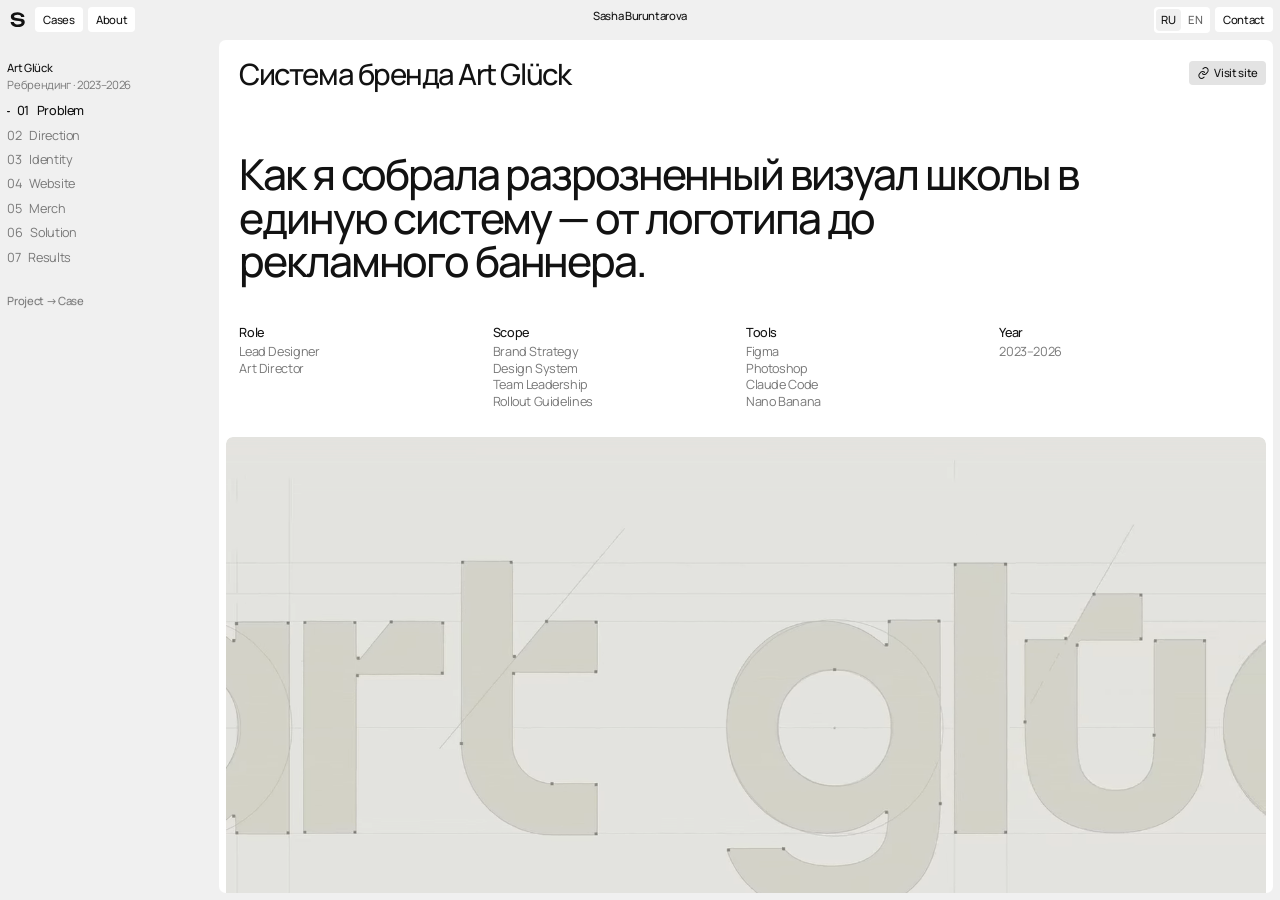
==== cases/art-gluck/index.html @ 76fe91ea "Lighter, smaller S logo (Unbounded 500) Co-Authored-By: Claude Opus 5.5 <noreply@anthropic.com>" ====
<!doctype html>
<html lang="ru">
<head>
<meta charset="utf-8">
<meta name="viewport" content="width=device-width, initial-scale=1, viewport-fit=cover">
<title>Система бренда Art Glück — Саша Бурунтарова</title>
<link rel="icon" href="../../assets/logo/favicon.svg" type="image/svg+xml">
<meta name="description" content="Кейс: как я собрала разрозненный визуал онлайн-школы Art Glück в единую систему — от логотипа до рекламного баннера.">
<link rel="preconnect" href="https://fonts.googleapis.com">
<link rel="preconnect" href="https://fonts.gstatic.com" crossorigin>
<link href="https://fonts.googleapis.com/css2?family=Manrope:wght@400;500&display=swap" rel="stylesheet">
<!-- first frame of the cover video is on screen at once (same files as the card on the home page → already cached) -->
<link rel="preload" as="image" href="../../assets/video/cover-artgluck.jpg">
<link rel="stylesheet" href="../../css/styles.css">
<link rel="stylesheet" href="../../css/contact.css">
<link rel="stylesheet" href="../../css/up-btn.css">
<link rel="stylesheet" href="../../css/case.css">
<link rel="stylesheet" href="../../css/p2c-cover.css">
<link rel="stylesheet" href="../../css/motion.css">
<link rel="stylesheet" href="../../css/case-ag.css">
<script>if(!matchMedia("(prefers-reduced-motion: reduce)").matches){document.documentElement.classList.add("case-enter");setTimeout(function(){document.documentElement.classList.remove("case-enter")},3000)}</script>
<script>(function(){var d=document.documentElement;var w0;function cw(){var w=d.clientWidth;if(w!==w0){w0=w;d.style.setProperty("--cw",w+"px")}}cw();addEventListener("resize",cw);addEventListener("DOMContentLoaded",function(){cw();if(window.ResizeObserver)new ResizeObserver(cw).observe(document.body)});addEventListener("pagereveal",function(e){if(e.viewTransition)d.classList.add("vt-in")})})();</script>
</head>
<body>
<div class="page case-page">

  <header class="header case-top">
    <div class="header__left">
      <a href="../../index.html" class="header__logo" aria-label="На главную">
        <svg viewBox="-191 -175 1130 1130" width="100%" height="100%" aria-hidden="true"><path fill="#121212" d="M0 520H172Q178 558 205.5 586.5Q233 615 279.5 630.5Q326 646 387 646Q476 646 527.5 620.5Q579 595 579 549Q579 513 549.5 493.5Q520 474 440 465L289 448Q143 432 77.5 379.5Q12 327 12 233Q12 159 55.5 107Q99 55 178 27.5Q257 0 364 0Q468 0 549 30.5Q630 61 678 115.5Q726 170 730 243H558Q553 210 528.5 185.5Q504 161 461 147.5Q418 134 360 134Q279 134 231 158Q183 182 183 226Q183 260 211.5 278.5Q240 297 312 306L469 325Q573 336 634.5 360.5Q696 385 722.5 426Q749 467 749 530Q749 605 703.5 661.5Q658 718 576 749Q494 780 384 780Q272 780 187 747.5Q102 715 53 656.5Q4 598 0 520Z"/></svg>
      </a>
      <nav class="header__links" aria-label="Разделы">
        <a class="pill t-label" href="../../index.html#work">Cases</a>
        <a class="pill t-label" href="../../index.html#about">About</a>
      </nav>
    </div>
    <p class="header__name t-label">Sasha Buruntarova</p>
    <div class="header__right">
      <div class="lang t-label" role="group" aria-label="Язык">
        <button class="lang__opt" type="button" aria-pressed="true">RU</button>
        <button class="lang__opt" type="button" aria-pressed="false" data-href="en.html" lang="en">EN</button>
      </div>
      <a class="pill pill--contact t-label" href="mailto:sburuntarova@gmail.com">Contact</a>
      <a class="icon-btn" href="mailto:sburuntarova@gmail.com" aria-label="Написать на почту">
        <svg viewBox="0 0 20 20" fill="none" aria-hidden="true"><path d="M4.17 4.17h11.66c.92 0 1.67.74 1.67 1.66v8.34c0 .92-.75 1.66-1.67 1.66H4.17c-.92 0-1.67-.74-1.67-1.66V5.83c0-.92.75-1.66 1.67-1.66Z" stroke="#121212" stroke-width="1.5" stroke-linecap="round" stroke-linejoin="round"/><path d="M2.5 5.83 10 10.83l7.5-5" stroke="#121212" stroke-width="1.5" stroke-linecap="round" stroke-linejoin="round"/></svg>
      </a>
    </div>
  </header>

  <div class="case-layout">

    <!-- case navigation (desktop): all cases, the current one opened to its sections; dot = section on screen -->
    <aside class="case-nav" aria-label="Навигация по кейсам">
      <div class="case-nav__case is-current">
        <p class="t-label" style="--i:0">Art Glück</p>
        <p class="t-small muted" style="--i:1">Ребрендинг · 2023–2026</p>
        <div class="case-nav__track">
        <img class="case-nav__dot" src="../../assets/icons/case-dot.svg" width="4" height="4" alt="">
        <ol class="case-nav__sections">
          <li style="--i:2"><a href="#problem" class="is-active"><span class="case-nav__name"><span class="sec-num">01</span>Problem</span></a></li>
          <li style="--i:3"><a href="#direction"><span class="case-nav__name"><span class="sec-num">02</span>Direction</span></a></li>
          <li style="--i:4"><a href="#identity"><span class="case-nav__name"><span class="sec-num">03</span>Identity</span></a></li>
          <li style="--i:5"><a href="#website"><span class="case-nav__name"><span class="sec-num">04</span>Website</span></a></li>
          <li style="--i:6"><a href="#merch"><span class="case-nav__name"><span class="sec-num">05</span>Merch</span></a></li>
          <li style="--i:7"><a href="#solution"><span class="case-nav__name"><span class="sec-num">06</span>Solution</span></a></li>
          <li style="--i:8"><a href="#results"><span class="case-nav__name"><span class="sec-num">07</span>Results</span></a></li>
        </ol>
        </div>
      </div>
      <a class="case-nav__link t-label" style="--i:9" href="../project-to-case/index.html">Project → Case</a>
    </aside>

    <main class="case-panel" tabindex="-1">

      <!-- intro -->
      <section class="case-intro" aria-labelledby="case-title">
        <div class="case-intro__copy">
          <div class="case-intro__title-row">
            <h1 class="t-case-title" id="case-title">Система бренда Art Glück</h1>
            <a class="pill pill--subtle case-visit t-label" href="https://artgluck.ru" target="_blank" rel="noopener"><img src="../../assets/icons/link.svg" width="20" height="20" alt="">Visit site</a>
          </div>
          <p class="t-lead">Как я собрала разрозненный визуал школы в <span class="hl">единую систему</span> — от логотипа до рекламного баннера.</p>
        </div>
        <dl class="case-meta">
          <div><dt class="t-label-l">Role</dt><dd class="t-meta">Lead Designer<br>Art Director</dd></div>
          <div><dt class="t-label-l">Scope</dt><dd class="t-meta">Brand Strategy<br>Design System<br>Team Leadership<br>Rollout Guidelines</dd></div>
          <div><dt class="t-label-l">Tools</dt><dd class="t-meta">Figma<br>Photoshop<br>Claude Code<br>Nano Banana</dd></div>
          <div><dt class="t-label-l">Year</dt><dd class="t-meta">2023–2026</dd></div>
        </dl>
        <div class="case-media case-hero">
          <video data-autoplay muted loop playsinline preload="auto" poster="../../assets/video/cover-artgluck.jpg"
                 data-src-desktop="../../assets/video/cover-artgluck" data-src-mobile="../../assets/video/cover-artgluck-m"
                 aria-label="Обложка кейса: логотип Art Glück в виде рабочего чертежа"></video>
        </div>
      </section>

      <!-- 01 -->
      <section class="case-sec" id="problem" aria-labelledby="problem-h">
        <div class="case-sec__head">
          <p class="case-sec__label t-label-l"><span class="sec-num">01</span>Problem</p>
          <div class="case-sec__text">
            <h2 class="t-case-heading" id="problem-h">Каждое направление обучения жило по своим визуальным правилам.</h2>
            <p class="t-case-body">Art Glück — онлайн-школа дизайна интерьера и архитектуры с 6 направлениями обучения и 15+ инструментами. Визуал строился на ярких иллюстрациях, и каждое направление годами обрастало своим цветом и стилем — с ростом школы держать бренд узнаваемым становилось всё сложнее.</p>
          </div>
        </div>
        <div class="case-imgs">
          <figure class="case-media"><img src="../../assets/cases/art-gluck/01-problem-1600.webp" srcset="../../assets/cases/art-gluck/01-problem-800.webp 800w, ../../assets/cases/art-gluck/01-problem-1600.webp 1600w, ../../assets/cases/art-gluck/01-problem-2400.webp 2400w" sizes="(max-width: 899px) 100vw, 82vw" alt="Обложки курсов до ребрендинга: у каждого направления свой цвет и иллюстрация" loading="lazy" decoding="async"></figure>
        </div>
      </section>

      <!-- 02 -->
      <section class="case-sec" id="direction" aria-labelledby="direction-h">
        <div class="case-sec__head">
          <p class="case-sec__label t-label-l"><span class="sec-num">02</span>Direction</p>
          <div class="case-sec__text">
            <h2 class="t-case-heading" id="direction-h">Иллюстрации отвлекали от главного — работ студентов.</h2>
            <p class="t-case-body">Работы студентов сами по себе сильная картинка, а яркий иллюстративный стиль с ними конкурировал.</p>
          </div>
        </div>
        <div class="case-imgs">
          <div class="case-row">
            <figure class="case-media case-media--half"><img src="../../assets/cases/art-gluck/02-direction-a-1550.webp" srcset="../../assets/cases/art-gluck/02-direction-a-800.webp 800w, ../../assets/cases/art-gluck/02-direction-a-1550.webp 1550w" sizes="(max-width: 899px) 50vw, 41vw" alt="Промо курса по Twinmotion на экране телефона" loading="lazy" decoding="async"></figure>
            <figure class="case-media case-media--half"><img src="../../assets/cases/art-gluck/02-direction-b-1550.webp" srcset="../../assets/cases/art-gluck/02-direction-b-800.webp 800w, ../../assets/cases/art-gluck/02-direction-b-1550.webp 1550w" sizes="(max-width: 899px) 50vw, 41vw" alt="Каталог направлений на планшете" loading="lazy" decoding="async"></figure>
          </div>
        </div>
        <div class="case-sec__head case-sec__head--sub">
          <div class="case-sec__text">
            <h3 class="t-case-heading">Поэтому решение было не «нарисовать новую иллюстрацию покрасивее», а убрать лишний визуальный шум вообще.</h3>
            <p class="t-case-body">Я выбрала нейтральную систему: сдержанную пастельную палитру и минималистичные 3D-иконки вместо разномастных иллюстраций под каждое направление. Такой подход не спорит с работами студентов, а обрамляет их — визуал школы стал фоном для результата, а не отдельным высказыванием.</p>
          </div>
        </div>
        <div class="case-imgs">
          <div class="case-media">
            <video data-autoplay muted loop playsinline preload="none" poster="../../assets/video/students-artgluck.jpg"
                   data-src-desktop="../../assets/video/students-artgluck" data-src-mobile="../../assets/video/students-artgluck-m"
                   aria-label="Работы студентов сменяют друг друга: интерьер на весь экран и карточка выпускника"></video>
          </div>
          <div class="case-row">
            <figure class="case-media case-media--half"><img src="../../assets/cases/art-gluck/02-direction-d-1550.webp" srcset="../../assets/cases/art-gluck/02-direction-d-800.webp 800w, ../../assets/cases/art-gluck/02-direction-d-1550.webp 1550w" sizes="(max-width: 899px) 50vw, 41vw" alt="Альбом с чертежами планировки" loading="lazy" decoding="async"></figure>
            <figure class="case-media case-media--half"><img src="../../assets/cases/art-gluck/02-direction-e-1550.webp" srcset="../../assets/cases/art-gluck/02-direction-e-800.webp 800w, ../../assets/cases/art-gluck/02-direction-e-1550.webp 1550w" sizes="(max-width: 899px) 50vw, 41vw" alt="Книга-портфолио выпускника" loading="lazy" decoding="async"></figure>
          </div>
          <figure class="case-media"><img src="../../assets/cases/art-gluck/02-direction-f-1600.webp" srcset="../../assets/cases/art-gluck/02-direction-f-800.webp 800w, ../../assets/cases/art-gluck/02-direction-f-1600.webp 1600w, ../../assets/cases/art-gluck/02-direction-f-2400.webp 2400w" sizes="(max-width: 899px) 100vw, 82vw" alt="Разворот альбома с планировками и развёртками" loading="lazy" decoding="async"></figure>
        </div>
      </section>

      <!-- 03 -->
      <section class="case-sec" id="identity" aria-labelledby="identity-h">
        <div class="case-sec__head">
          <p class="case-sec__label t-label-l"><span class="sec-num">03</span>Identity</p>
          <div class="case-sec__text">
            <h2 class="t-case-heading" id="identity-h">Лого и палитра, которые работают в любом контексте.</h2>
            <p class="t-case-body">Четыре контрастных варианта лого — на светлом, тёмном, цветном фоне и поверх фото. Палитра на нейтральной основе с пастельными акцентами и синим как единственным ярким цветом для графики.</p>
          </div>
        </div>
        <div class="case-imgs">
          <div class="case-media">
            <video data-autoplay muted loop playsinline preload="none" poster="../../assets/video/identity-artgluck.jpg"
                   data-src-desktop="../../assets/video/identity-artgluck" data-src-mobile="../../assets/video/identity-artgluck-m"
                   aria-label="Логотип до и после: «ART GLÜCK» перетекает в «art glück»"></video>
          </div>
          <div class="case-row">
            <div class="case-media case-media--half">
            <video data-autoplay muted loop playsinline preload="none" poster="../../assets/video/palette-artgluck.jpg"
                   data-src-desktop="../../assets/video/palette-artgluck" data-src-mobile="../../assets/video/palette-artgluck-m"
                   aria-label="Палитра бренда: плашки цветов перестраиваются в реальные пропорции"></video>
          </div>
            <figure class="case-media case-media--half"><img src="../../assets/cases/art-gluck/03-identity-type-1550.webp" srcset="../../assets/cases/art-gluck/03-identity-type-800.webp 800w, ../../assets/cases/art-gluck/03-identity-type-1550.webp 1550w" sizes="(max-width: 899px) 50vw, 41vw" alt="Шрифт Manrope: начертания, алфавит и шкала размеров" loading="lazy" decoding="async"></figure>
          </div>
        </div>
      </section>

      <!-- 04 -->
      <section class="case-sec" id="website" aria-labelledby="website-h">
        <div class="case-sec__head">
          <p class="case-sec__label t-label-l"><span class="sec-num">04</span>Website</p>
          <div class="case-sec__text">
            <h2 class="t-case-heading" id="website-h">С командой пересобрали сайт под новую структуру и систему.</h2>
            <p class="t-case-body">Разработала новую структуру сайта под 6 направлений и внедрила систему бренда в вёрстку вместе с разработчиком.</p>
          </div>
        </div>
        <div class="case-imgs">
          <figure class="case-media"><img src="../../assets/cases/art-gluck/04-website-1b-1600.webp" srcset="../../assets/cases/art-gluck/04-website-1b-800.webp 800w, ../../assets/cases/art-gluck/04-website-1b-1600.webp 1600w, ../../assets/cases/art-gluck/04-website-1b-2400.webp 2400w" sizes="(max-width: 899px) 100vw, 82vw" alt="Страницы и креативы нового сайта Art Glück" loading="lazy" decoding="async"></figure>
          <div class="case-media">
            <video data-autoplay muted loop playsinline preload="none" poster="../../assets/video/carousel-artgluck.jpg"
                   data-src-desktop="../../assets/video/carousel-artgluck" data-src-mobile="../../assets/video/carousel-artgluck-m"
                   aria-label="Каталог курсов: карточки листаются по клику на стрелку"></video>
          </div>
          <div class="case-row">
            <figure class="case-media case-media--half"><img src="../../assets/cases/art-gluck/04-website-3a-1550.webp" srcset="../../assets/cases/art-gluck/04-website-3a-800.webp 800w, ../../assets/cases/art-gluck/04-website-3a-1550.webp 1550w" sizes="(max-width: 899px) 50vw, 41vw" alt="Страница преподавателя на планшете" loading="lazy" decoding="async"></figure>
            <figure class="case-media case-media--half ag-phone"><img src="../../assets/cases/art-gluck/04-website-3b-1550.webp" srcset="../../assets/cases/art-gluck/04-website-3b-800.webp 800w, ../../assets/cases/art-gluck/04-website-3b-1550.webp 1550w" sizes="(max-width: 899px) 50vw, 41vw" alt="Мобильная версия каталога курсов" loading="lazy" decoding="async"><div class="ag-phone__screen" aria-hidden="true"><img class="ag-phone__page" src="../../assets/cases/art-gluck/04-catalog-page.webp" alt="" loading="lazy" decoding="async"><img class="ag-phone__header" src="../../assets/cases/art-gluck/04-catalog-header.webp" alt="" loading="lazy" decoding="async"></div></figure>
          </div>
        </div>
        <div class="case-sec__head case-sec__head--sub">
          <div class="case-sec__text">
            <p class="t-case-body">Школа постоянно запускает новые курсы, и делать под каждый уникальную страницу — неустойчиво. Поэтому вместо разовой вёрстки мы разработали типовой шаблон лендинга: новый курс собирается заменой контента, а не пересборкой макета.</p>
          </div>
        </div>
        <div class="case-imgs">
          <div class="case-row">
            <figure class="case-media case-media--half ag-page"><img src="../../assets/cases/art-gluck/04-website-4a-1550.webp" srcset="../../assets/cases/art-gluck/04-website-4a-800.webp 800w, ../../assets/cases/art-gluck/04-website-4a-1550.webp 1550w" sizes="(max-width: 899px) 50vw, 41vw" alt="Лендинг курса по InDesign" loading="lazy" decoding="async"><div class="ag-page__screen" aria-hidden="true"><img src="../../assets/cases/art-gluck/04-indesign-page.webp" alt="" loading="lazy" decoding="async"></div></figure>
            <figure class="case-media case-media--half"><img src="../../assets/cases/art-gluck/04-website-4b-1550.webp" srcset="../../assets/cases/art-gluck/04-website-4b-800.webp 800w, ../../assets/cases/art-gluck/04-website-4b-1550.webp 1550w" sizes="(max-width: 899px) 50vw, 41vw" alt="Программа мини-курса «Создание атмосферного ресторана в 3Ds Max»" loading="lazy" decoding="async"></figure>
          </div>
          <figure class="case-media ag-events"><img src="../../assets/cases/art-gluck/04-website-5-1600.webp" srcset="../../assets/cases/art-gluck/04-website-5-800.webp 800w, ../../assets/cases/art-gluck/04-website-5-1600.webp 1600w, ../../assets/cases/art-gluck/04-website-5-2400.webp 2400w" sizes="(max-width: 899px) 100vw, 82vw" alt="Первый экран акции «Back To School»" loading="lazy" decoding="async"><div class="ag-events__screen"><img src="../../assets/cases/art-gluck/04-event-47.webp" alt="Первый экран акции «Back to School»" loading="lazy" decoding="async" class="is-on"><img src="../../assets/cases/art-gluck/04-event-48.webp" alt="Первый экран акции «Мир. Труд. Май.»" loading="lazy" decoding="async"><img src="../../assets/cases/art-gluck/04-event-53.webp" alt="Первый экран акции «Мир. Труд. Май.»" loading="lazy" decoding="async"><div class="ag-events__bar" aria-hidden="true"><i class="is-on"></i><i></i><i></i><span class="ag-events__cap" data-caps="Back to School · 29–31 августа|Мир. Труд. Май. · 1–12 мая|Мир. Труд. Май. · 1–11 мая">Back to School · 29–31 августа</span></div></div></figure>
          <div class="case-row">
            <figure class="case-media case-media--half"><img src="../../assets/cases/art-gluck/04-website-6a-1550.webp" srcset="../../assets/cases/art-gluck/04-website-6a-800.webp 800w, ../../assets/cases/art-gluck/04-website-6a-1550.webp 1550w" sizes="(max-width: 899px) 50vw, 41vw" alt="Мобильная страница курса с отзывом" loading="lazy" decoding="async"></figure>
            <figure class="case-media case-media--half"><img src="../../assets/cases/art-gluck/04-website-6b-1550.webp" srcset="../../assets/cases/art-gluck/04-website-6b-800.webp 800w, ../../assets/cases/art-gluck/04-website-6b-1550.webp 1550w" sizes="(max-width: 899px) 50vw, 41vw" alt="Мобильная страница курса с карточками" loading="lazy" decoding="async"></figure>
          </div>
        </div>
      </section>

      <!-- 05 -->
      <section class="case-sec" id="merch" aria-labelledby="merch-h">
        <div class="case-sec__head">
          <p class="case-sec__label t-label-l"><span class="sec-num">05</span>Merch</p>
          <div class="case-sec__text">
            <h2 class="t-case-heading" id="merch-h">Мерч, который хочется носить, а не прятать в шкаф.</h2>
            <p class="t-case-body">Перенесла систему бренда на носители: шопперы, бейджи, кепки, футболки и стикеры. Логотип и пастельная палитра работают и на ткани, и на пластике — бренд узнаётся вне экрана.</p>
          </div>
        </div>
        <div class="case-imgs">
          <figure class="case-media"><img src="../../assets/cases/art-gluck/05-merch-1-1600.webp" srcset="../../assets/cases/art-gluck/05-merch-1-800.webp 800w, ../../assets/cases/art-gluck/05-merch-1-1600.webp 1600w, ../../assets/cases/art-gluck/05-merch-1-2400.webp 2400w" sizes="(max-width: 899px) 100vw, 82vw" alt="Стикеры Art Glück на чехле телефона в кармане рубашки" loading="lazy" decoding="async"></figure>
          <div class="case-row">
            <figure class="case-media case-media--half"><img src="../../assets/cases/art-gluck/05-merch-2a-1550.webp" srcset="../../assets/cases/art-gluck/05-merch-2a-800.webp 800w, ../../assets/cases/art-gluck/05-merch-2a-1550.webp 1550w" sizes="(max-width: 899px) 50vw, 41vw" alt="Бейдж эксперта на ленте с логотипом" loading="lazy" decoding="async"></figure>
            <figure class="case-media case-media--half"><img src="../../assets/cases/art-gluck/05-merch-2b-1550.webp" srcset="../../assets/cases/art-gluck/05-merch-2b-800.webp 800w, ../../assets/cases/art-gluck/05-merch-2b-1550.webp 1550w" sizes="(max-width: 899px) 50vw, 41vw" alt="Стикеры на ноутбуке" loading="lazy" decoding="async"></figure>
          </div>
          <figure class="case-media"><img src="../../assets/cases/art-gluck/05-merch-3-1600.webp" srcset="../../assets/cases/art-gluck/05-merch-3-800.webp 800w, ../../assets/cases/art-gluck/05-merch-3-1600.webp 1600w, ../../assets/cases/art-gluck/05-merch-3-2400.webp 2400w" sizes="(max-width: 899px) 100vw, 82vw" alt="Футболка с принтом «Живу в масштабе 1:100»" loading="lazy" decoding="async"></figure>
        </div>
      </section>

      <!-- 06 -->
      <section class="case-sec" id="solution" aria-labelledby="solution-h">
        <div class="case-sec__head">
          <p class="case-sec__label t-label-l"><span class="sec-num">06</span>Solution</p>
          <div class="case-sec__text">
            <h2 class="t-case-heading" id="solution-h">Система целиком — от лого до рекламного баннера.</h2>
          </div>
        </div>
        <div class="case-imgs">
          <div class="case-media">
            <video data-autoplay muted loop playsinline preload="none" poster="../../assets/video/brandbook-artgluck.jpg"
                   data-src-desktop="../../assets/video/brandbook-artgluck" data-src-mobile="../../assets/video/brandbook-artgluck-m"
                   aria-label="Страницы брендбука: шрифты, иконки, раскладки, палитра"></video>
          </div>
          <figure class="case-media"><img src="../../assets/cases/art-gluck/06-solution-2-1600.webp" srcset="../../assets/cases/art-gluck/06-solution-2-800.webp 800w, ../../assets/cases/art-gluck/06-solution-2-1600.webp 1600w, ../../assets/cases/art-gluck/06-solution-2-2400.webp 2400w" sizes="(max-width: 899px) 100vw, 82vw" alt="Сторис в новой системе бренда" loading="lazy" decoding="async"></figure>
          <div class="case-media">
            <video data-autoplay muted loop playsinline preload="none" poster="../../assets/video/collage-artgluck.jpg"
                   data-src-desktop="../../assets/video/collage-artgluck" data-src-mobile="../../assets/video/collage-artgluck-m"
                   aria-label="Стена работ школы: колонки едут навстречу друг другу"></video>
          </div>
        </div>
      </section>

      <!-- 07 -->
      <section class="case-sec" id="results" aria-labelledby="results-h">
        <div class="case-sec__head">
          <p class="case-sec__label t-label-l"><span class="sec-num">07</span>Results</p>
          <div class="case-sec__text">
            <h2 class="t-case-heading" id="results-h">Единая система сделала бренд узнаваемым на всех каналах.</h2>
            <p class="t-case-body">Сет из ~25 рекламных креативов, который раньше собирался вручную 2–3 дня, теперь занимает около 6 часов. Но главное — независимость команды: дизайнеры решают задачи по брендбуку, без согласования каждого шага.</p>
          </div>
        </div>
        <div class="case-imgs">
          <div class="case-media">
            <video data-autoplay muted loop playsinline preload="none" poster="../../assets/video/people-artgluck.jpg"
                   data-src-desktop="../../assets/video/people-artgluck" data-src-mobile="../../assets/video/people-artgluck-m"
                   aria-label="Преподаватели школы: колонки фото и карточка «Присоединяйся к сообществу профессионалов»"></video>
          </div>
        </div>
      </section>

      <!-- next case -->
      <a class="case-sec case-next" href="../project-to-case/index.html" aria-label="Следующий кейс: Project → Case">
        <div class="case-sec__head">
          <p class="case-sec__label t-label-l">Следующий кейс</p>
          <div class="case-sec__text">
            <p class="t-lead">Project → Case</p>
          </div>
        </div>
        <div class="case-next__media"><div class="p2cc" data-base="../../assets/cases/p2c/" role="img" aria-label="Обложка кейса Project → Case"></div></div>
      </a>

      <footer class="footer footer--case"><p class="footer__copy t-card-body">Саша Бурунтарова © 2026</p><a class="footer__up up-btn" href="#" aria-label="Наверх"><span class="up-btn__track"><svg class="up-btn__i" viewBox="0 0 20 20" fill="none" aria-hidden="true"><path d="M10 16V4M4.5 9.5 10 4l5.5 5.5" stroke="currentColor" stroke-width="1.5" stroke-linecap="round" stroke-linejoin="round"/></svg><svg class="up-btn__i" viewBox="0 0 20 20" fill="none" aria-hidden="true"><defs><linearGradient id="up-grad" x1="4" y1="16" x2="16" y2="4" gradientUnits="userSpaceOnUse"><stop stop-color="#F2A58E"/><stop offset=".25" stop-color="#EFA94A"/><stop offset=".5" stop-color="#E79AB4"/><stop offset=".75" stop-color="#7FB8EC"/><stop offset="1" stop-color="#9C97EA"/></linearGradient></defs><path d="M10 16V4M4.5 9.5 10 4l5.5 5.5" stroke="url(#up-grad)" stroke-width="1.8" stroke-linecap="round" stroke-linejoin="round"/></svg></span></a></footer>
    </main>
  </div>

</div>
<script src="../../js/main.js" defer></script>
<script src="../../js/contact.js" defer></script>
<script src="../../js/up-btn.js" defer></script>
<script src="../../js/p2c-cover.js" defer></script>
<script src="../../js/case.js" defer></script>
<script src="../../js/motion.js" defer></script>
<script src="../../js/case-ag.js" defer></script>
</body>
</html>
---- css/styles.css ----
/* Sasha Buruntarova — portfolio. Values come 1:1 from the Figma file Portfolio-2 («Верстка»):
   desktop frame 1920 (Home — Desktop 1920, 280:550) and mobile frame 390 (Home — Mobile 390, 270:19062).
   Every size is written in design pixels and multiplied by --u, so the layout matches the frame exactly
   at 1920 / 390 and scales proportionally in between (desktop ≥ 900px, mobile below). */

:root {
  /* colours (Figma variables) */
  --bg-page: #f0f0f0;
  --bg-surface: #ffffff;
  --bg-subtle: #e3e3e3;
  --bg-tag: #ededed;
  --text-primary: #121212;
  --text-secondary: #787878;
  --text-secondary-aa: #666666;
  --text-muted: #8c8c8c;
  --action-primary: #121212;
  --action-on-primary: #ffffff;

  /* unit: one design pixel of the 1920 frame */
  --u: calc(var(--cw, 100vw) / 1920);   /* --cw = page width without the scrollbar (set in <head>) */

  --gutter: 11;
  --radius-card: 10;
  --radius-control: 6;
  --section: 200;

  /* text styles: size / line / tracking (design px) */
  --display-s: 130; --display-l: 132.6; --display-t: -6.5;
  --hero-s: 70;     --hero-l: 70;       --hero-t: -3.5;
  --h1-s: 56;       --h1-l: 57.12;      --h1-t: -2.8;
  --h2-s: 44;       --h2-l: 44.88;      --h2-t: -2.2;
  --name-s: 26;     --name-l: 33;       --name-t: -0.78;
  --card-title-s: 28; --card-title-l: 33.6; --card-title-t: -0.84;
  --job-title-s: 26;  --job-title-l: 33.8;  --job-title-t: -0.78;
  --about-body-s: 26; --about-body-l: 33.8; --about-body-t: -0.78;
  --card-body-s: 22;  --card-body-l: 28.6;  --card-body-t: -0.66;
  --intro-body-s: 18; --intro-body-l: 24;   --intro-body-t: -0.54;
  --body-s: 19;     --body-l: 24.7;     --body-t: -0.57;
  --label-s: 17;    --label-l: 23;      --label-t: -0.51;
  --small-s: 17;    --small-l: 23;      --small-t: -0.51;
  --tag-s: 14;      --tag-l: 19;        --tag-t: -0.42;
  --caption-s: 14;  --caption-l: 18.2;  --caption-t: -0.42;
  --legal-s: 14;    --legal-l: 18.2;    --legal-t: -0.42;

  /* controls */
  --pill-py: 7; --pill-px: 12; --toggle-py: 5;
}

@media (max-width: 899px) {
  :root {
    --u: calc(var(--cw, 100vw) / 390);
    --gutter: 7;
    --radius-card: 4;
    --radius-control: 4;
    --section: 43;
    --display-s: 44;  --display-l: 44;   --display-t: -2.2;
    --hero-s: 32;     --hero-l: 32;      --hero-t: -1.6;
    --h1-s: 29;       --h1-l: 29;        --h1-t: -1.45;
    --h2-s: 29;       --h2-l: 29;        --h2-t: -1.45;
    --name-s: 22;     --name-l: 23.1;    --name-t: -0.66;
    --card-title-s: 22; --card-title-l: 23.1; --card-title-t: -0.66;
    --job-title-s: 22;  --job-title-l: 23.1;  --job-title-t: -0.66;
    --about-body-s: 14; --about-body-l: 19.6; --about-body-t: 0;
    --card-body-s: 18;  --card-body-l: 25.2;  --card-body-t: 0;
    --intro-body-s: 14; --intro-body-l: 19.6; --intro-body-t: 0;
    --body-s: 14;     --body-l: 19.6;    --body-t: 0;
    --label-s: 13;    --label-l: 15.6;   --label-t: -0.19;
    --small-s: 13;    --small-l: 16.25;  --small-t: 0;
    --tag-s: 13;      --tag-l: 15.6;     --tag-t: -0.19;
    --caption-s: 14;  --caption-l: 18.2; --caption-t: -0.42;
    --legal-s: 11;    --legal-l: 15.4;   --legal-t: 0;
    --pill-py: 10; --pill-px: 12; --toggle-py: 8;
  }
}

/* helpers: design px → css */
:root { --g: calc(var(--gutter) * var(--u)); }

*, *::before, *::after { box-sizing: border-box; }
html { -webkit-text-size-adjust: 100%; }
body {
  margin: 0;
  background: var(--bg-page);
  color: var(--text-primary);
  font-family: 'Manrope', system-ui, sans-serif;
  font-weight: 400;
  -webkit-font-smoothing: antialiased;
  text-rendering: optimizeLegibility;
}
img, video { display: block; max-width: 100%; }
a { color: inherit; text-decoration: none; }
p, h1, h2, h3, figure { margin: 0; font-weight: inherit; }
button { font: inherit; letter-spacing: inherit; line-height: inherit; color: inherit; background: none; border: 0; padding: 0; cursor: pointer; }   /* buttons don't inherit tracking by default */
:focus-visible { outline: 2px solid var(--text-primary); outline-offset: 2px; }
:focus:not(:focus-visible) { outline: none; }   /* no frame after a mouse click */
[hidden] { display: none !important; }
.visually-hidden { position: absolute; width: 1px; height: 1px; overflow: hidden; clip: rect(0 0 0 0); white-space: nowrap; }

/* text styles */
.t-display    { font-weight: 500; font-size: calc(var(--display-s) * var(--u));    line-height: calc(var(--display-l) * var(--u));    letter-spacing: calc(var(--display-t) * var(--u)); }
.t-hero       { font-weight: 500; font-size: calc(var(--hero-s) * var(--u));       line-height: calc(var(--hero-l) * var(--u));       letter-spacing: calc(var(--hero-t) * var(--u)); }
.t-h1         { font-weight: 500; font-size: calc(var(--h1-s) * var(--u));         line-height: calc(var(--h1-l) * var(--u));         letter-spacing: calc(var(--h1-t) * var(--u)); }
.t-h2         { font-weight: 500; font-size: calc(var(--h2-s) * var(--u));         line-height: calc(var(--h2-l) * var(--u));         letter-spacing: calc(var(--h2-t) * var(--u)); }
.t-name       { font-weight: 500; font-size: calc(var(--name-s) * var(--u));       line-height: calc(var(--name-l) * var(--u));       letter-spacing: calc(var(--name-t) * var(--u)); }
.t-card-title { font-weight: 500; font-size: calc(var(--card-title-s) * var(--u)); line-height: calc(var(--card-title-l) * var(--u)); letter-spacing: calc(var(--card-title-t) * var(--u)); }
.t-job-title  { font-weight: 500; font-size: calc(var(--job-title-s) * var(--u));  line-height: calc(var(--job-title-l) * var(--u));  letter-spacing: calc(var(--job-title-t) * var(--u)); }
.t-about-body { font-weight: 400; font-size: calc(var(--about-body-s) * var(--u)); line-height: calc(var(--about-body-l) * var(--u)); letter-spacing: calc(var(--about-body-t) * var(--u)); }
.t-card-body  { font-weight: 400; font-size: calc(var(--card-body-s) * var(--u));  line-height: calc(var(--card-body-l) * var(--u));  letter-spacing: calc(var(--card-body-t) * var(--u)); }
.t-intro-body { font-weight: 400; font-size: calc(var(--intro-body-s) * var(--u)); line-height: calc(var(--intro-body-l) * var(--u)); letter-spacing: calc(var(--intro-body-t) * var(--u)); }
.t-body       { font-weight: 400; font-size: calc(var(--body-s) * var(--u));       line-height: calc(var(--body-l) * var(--u));       letter-spacing: calc(var(--body-t) * var(--u)); }
.t-label      { font-weight: 500; font-size: calc(var(--label-s) * var(--u));      line-height: calc(var(--label-l) * var(--u));      letter-spacing: calc(var(--label-t) * var(--u)); }
.t-small      { font-weight: 400; font-size: calc(var(--small-s) * var(--u));      line-height: calc(var(--small-l) * var(--u));      letter-spacing: calc(var(--small-t) * var(--u)); }
.t-tag        { font-weight: 500; font-size: calc(var(--tag-s) * var(--u));        line-height: calc(var(--tag-l) * var(--u));        letter-spacing: calc(var(--tag-t) * var(--u)); }
.t-caption    { font-weight: 500; font-size: calc(var(--caption-s) * var(--u));    line-height: calc(var(--caption-l) * var(--u));    letter-spacing: calc(var(--caption-t) * var(--u)); }
.t-legal      { font-weight: 400; font-size: calc(var(--legal-s) * var(--u));      line-height: calc(var(--legal-l) * var(--u));      letter-spacing: calc(var(--legal-t) * var(--u)); }
.muted-aa { color: var(--text-secondary-aa); }
.mob { display: none; }

/* pills (Button / Primary · Secondary / 37) */
.pill {
  display: inline-flex; align-items: center; gap: calc(8 * var(--u));
  padding: calc(var(--pill-py) * var(--u)) calc(var(--pill-px) * var(--u));
  border-radius: calc(var(--radius-control) * var(--u));
  background: var(--bg-surface); color: var(--text-primary); white-space: nowrap;
}
.pill--primary { background: var(--action-primary); color: var(--action-on-primary); }
.pill__dot { width: calc(9 * var(--u)); height: calc(9 * var(--u)); border-radius: 50%; background: #21c754; flex: none; }
.pill-row { display: flex; gap: calc(6 * var(--u)); }

/* page */
.page { padding: 0 var(--g); }

/* ── 00 first screen ─────────────────────────────────────────────── */
.first {
  display: flex; flex-direction: column;
  height: 100svh; min-height: 560px;
  padding: var(--g) 0;
}
.header { position: relative; display: flex; align-items: center; justify-content: space-between; height: calc(37 * var(--u)); flex: none; }
.header__left { display: flex; align-items: center; gap: calc(10 * var(--u)); }
.header__links { display: flex; gap: calc(8 * var(--u)); }
.header__logo { width: calc(32 * var(--u)); height: calc(32 * var(--u)); }
.header__name { position: absolute; left: 50%; top: 50%; transform: translate(-50%, -50%); white-space: nowrap; }
.header__right { display: flex; align-items: center; gap: calc(8 * var(--u)); }
.lang { display: flex; gap: 2px; padding: 2px; background: var(--bg-surface); border-radius: calc(var(--radius-control) * var(--u)); }
.lang__opt { padding: calc(var(--toggle-py) * var(--u)) calc(8 * var(--u)); border-radius: calc(var(--radius-control) * var(--u)); color: var(--text-secondary-aa); }
/* the chosen language: a soft grey, not black — it should not pull the eye (her call, 28.10; same as the case switches) */
.lang__opt[aria-pressed="true"] { background: var(--bg-page); color: var(--text-primary); }
.icon-btn { display: none; }

.hero { flex: 1 1 auto; min-height: 0; display: flex; flex-direction: column; gap: calc(31 * var(--u));
  /* header → title gap: 143 as in the mockup when the window is as tall as the 1920×1080 frame; on lower windows
     it gives up the missing height first (not below 90, so it never feels cramped), and only then the video crops */
  padding-top: clamp(calc(90 * var(--u)), calc(143 * var(--u) - (1080 * var(--u) - 100svh)), calc(143 * var(--u))); }
.hero__title { max-width: calc(1244 * var(--u)); }
.hero__media { flex: 1 1 auto; min-height: 0; display: flex; gap: calc(10 * var(--u)); }
.reel { position: relative; flex: 1421 1 0; min-width: 0; border-radius: calc(10 * var(--u)); overflow: hidden; }
.reel video, .reel img { position: absolute; inset: 0; width: 100%; height: 100%; object-fit: cover; border-radius: inherit; }
/* rounded media: clip with clip-path too — video layers can ignore overflow+radius and leave hairlines on the corners */
.reel, .case-card__media { clip-path: inset(0 round calc(var(--radius-card) * var(--u))); isolation: isolate; }
.intro { position: relative; flex: 467 1 0; min-width: 0; border-radius: calc(10 * var(--u)); overflow: hidden; color: #fff; }
.intro img { position: absolute; inset: 0; width: 100%; height: 100%; object-fit: cover; object-position: 40% 30%; }
.intro__scrim { position: absolute; left: 0; right: 0; top: 0; height: calc(220 * var(--u)); background: linear-gradient(to bottom, rgba(0,0,0,.35), rgba(0,0,0,0)); }
.intro__text { position: absolute; left: calc(15 * var(--u)); top: calc(17 * var(--u)); right: calc(15 * var(--u)); display: flex; flex-direction: column; gap: calc(3 * var(--u)); }
.intro__body { max-width: calc(417 * var(--u)); }

/* section spacing */
.section { margin-top: calc(var(--section) * var(--u)); }

/* ── 03 selected work ────────────────────────────────────────────── */
.work { display: flex; flex-direction: column; align-items: center; gap: calc(60 * var(--u)); }
.work__title { text-align: center; max-width: calc(1278 * var(--u)); }
.work__grid { width: 100%; display: grid; grid-template-columns: 1fr 1fr; gap: calc(10 * var(--u)); }
.case-card { display: block; }
.case-card__media { position: relative; aspect-ratio: 944 / 600; border-radius: calc(var(--radius-card) * var(--u)); overflow: hidden; }
.case-card__media img, .case-card__media video { position: absolute; inset: 0; width: 100%; height: 100%; object-fit: cover; border-radius: inherit; }
.case-card__title { margin-top: calc(16 * var(--u)); }
.case-card__body { margin-top: calc(6.4 * var(--u)); max-width: calc(760 * var(--u)); color: var(--text-secondary-aa); }

/* ── 03b gallery ─────────────────────────────────────────────────── */
.gallery { display: flex; flex-direction: column; gap: calc(60 * var(--u)); }
.gallery__filter { display: flex; flex-wrap: wrap; justify-content: center; gap: 0 calc(14 * var(--u)); }
.gallery__filter button { color: var(--text-secondary); }
.gallery__filter button[aria-pressed="true"] { color: var(--text-primary); }
.gallery__grids { min-height: calc(1113 * var(--u)); transition: opacity .2s ease; }
.gallery__grids.is-switching { opacity: 0; }
.gallery__grid { display: flex; gap: calc(10 * var(--u)); align-items: flex-start; }
.gallery__col { display: flex; flex-direction: column; gap: calc(16 * var(--u)); min-width: 0; }
.gallery__col--3 { flex: 467 1 0; }
.gallery__col--2 { flex: 308 1 0; }
.gallery__col--m { display: none; }
.g-item { display: flex; flex-direction: column; gap: calc(4 * var(--u)); }
.g-item__img { width: 100%; aspect-ratio: var(--ar); border-radius: calc(var(--radius-card) * var(--u)); overflow: hidden; }
.g-item__img img { width: 100%; height: 100%; object-fit: cover; }
.g-item > * { transition: opacity 400ms ease; }
.g-item.is-loading > * { opacity: 0; }
.g-item__type { color: var(--text-secondary-aa); }
.gallery__body { display: flex; flex-direction: column; gap: calc(14 * var(--u)); }
.gallery__more { display: none; }

/* ── 04 about ────────────────────────────────────────────────────── */
.about { display: flex; gap: calc(10 * var(--u)); }
.about__card { flex: 1262 1 0; min-width: 0; height: calc(780 * var(--u)); display: flex; flex-direction: column; justify-content: space-between; padding: calc(18 * var(--u)); border-radius: calc(10 * var(--u)); background: var(--bg-subtle); }
.about__copy { display: flex; flex-direction: column; gap: calc(18 * var(--u)); max-width: calc(820 * var(--u)); }
.about__actions { display: flex; gap: calc(11 * var(--u)); }
.about__photo { position: relative; flex: 626 1 0; min-width: 0; height: calc(780 * var(--u)); border-radius: calc(10 * var(--u)); overflow: hidden; background: #dbdbdb; }
/* her photo (Figma 709:2170 in 280:593, 2026-11-04): exported with her crop, so it simply covers the card; dark labels on the light wall, no scrim */
.about__photo img { position: absolute; inset: 0; width: 100%; height: 100%; object-fit: cover; object-position: 50% 30%; }
.about__photo .intro__scrim { display: none; }
.about__photo-name, .about__photo-sub { color: var(--text-primary); }
.about__photo-text { position: absolute; left: calc(16 * var(--u)); top: calc(16 * var(--u)); display: flex; flex-direction: column; gap: calc(1 * var(--u)); }
.mobile-only { display: none; }

/* ── 05 experience ───────────────────────────────────────────────── */
.exp { display: flex; flex-direction: column; align-items: center; gap: calc(60 * var(--u)); }
.exp__title { text-align: center; max-width: calc(1580 * var(--u)); }
.exp__cards { width: 100%; display: grid; grid-template-columns: repeat(3, 1fr); gap: calc(10 * var(--u)); }
.job { height: calc(340 * var(--u)); display: flex; flex-direction: column; justify-content: space-between; padding: calc(18 * var(--u)); border-radius: calc(10 * var(--u)); background: var(--bg-surface); }
.job__content { display: flex; flex-direction: column; gap: calc(18 * var(--u)); }
.job__head { display: flex; flex-direction: column; gap: calc(6 * var(--u)); }
.job__meta { color: var(--text-secondary-aa); }
.exp__m { display: none; }
.tags { display: flex; flex-wrap: wrap; gap: calc(9 * var(--u)); }
.tag { display: inline-flex; align-items: center; gap: calc(5 * var(--u)); padding: calc(5 * var(--u)) calc(9 * var(--u)); border-radius: calc(6 * var(--u)); background: var(--bg-tag); white-space: nowrap; }
.tag svg { width: calc(14 * var(--u)); height: calc(14 * var(--u)); flex: none; }

/* ── 06 contact + footer ─────────────────────────────────────────── */
.contact { display: flex; flex-direction: column; align-items: flex-start; gap: calc(50 * var(--u)); }   /* flush left, like the hero it rhymes with */
/* the closing line rhymes with the opening one: the same size as the hero title, set flush left like it (her call 29.10) */
.contact__title { text-align: left; max-width: calc(1244 * var(--u)); }
/* «Открыта к [новой роли / команде / проекту]. …» — the word is retyped in place (motion.js): no box around it, so the
   full stop and the rest of the line always follow the last letter — no gaps, nothing clipped. A thin caret while typing. */
.seek { white-space: nowrap; }   /* «новой роли» never splits; the first line holds the word alone (a <br> follows) */
.seek.is-typing::after { content: ""; display: inline-block; width: 0.06em; height: 0.8em; margin-left: 0.04em; vertical-align: -0.05em;
  background: currentColor; animation: seek-caret 0.9s steps(1) infinite; }
@keyframes seek-caret { 50% { opacity: 0; } }
.footer { margin-top: calc(var(--section) * var(--u)); padding-bottom: calc(30 * var(--u)); }
/* the very bottom, small (her ref: alexeibalakin.com): name and year · contact links · «Наверх» */
/* three columns: the links sit exactly in the middle of the page whatever the side texts are */
/* one quiet line everywhere: © left, «Наверх» right (her choice, ref Balakin) */
.footer { display: grid; grid-template-columns: 1fr auto; align-items: baseline; gap: calc(24 * var(--u)); }
.footer__up { justify-self: end; }
.footer__copy { margin: 0; color: var(--text-secondary-aa); }
.footer__links { display: flex; gap: calc(40 * var(--u)); }
.footer__links a, .footer__up { color: var(--text-primary); transition: color 200ms ease; }
.footer__links a:hover, .footer__up:hover { color: var(--text-secondary-aa); }
@media (max-width: 899px) {
}

/* ── mobile (Home — Mobile 390) ──────────────────────────────────── */
@media (max-width: 899px) {
  .first { height: auto; min-height: 0; padding: var(--g) 0 0; }
  .header { height: auto; }
  .header__left { gap: calc(7 * var(--u)); }
  .header__links { gap: calc(4 * var(--u)); }
  .header__name { display: none; }
  .header__right { gap: calc(4 * var(--u)); }
  .pill { gap: calc(4 * var(--u)); }
  .header .pill--contact { display: none; }
  /* header controls are 30 tall (were 36): Cases / About, RU·EN, mail */
  .header .pill { padding-top: calc(7 * var(--u)); padding-bottom: calc(7 * var(--u)); }
  .header .lang__opt { padding-top: calc(5 * var(--u)); padding-bottom: calc(5 * var(--u)); }
  .icon-btn { display: inline-flex; align-items: center; justify-content: center; width: calc(30 * var(--u)); height: calc(30 * var(--u)); border-radius: calc(4 * var(--u)); background: var(--bg-surface); }
  .icon-btn svg { width: calc(18 * var(--u)); height: calc(18 * var(--u)); }
  .hero { padding-top: calc(43 * var(--u)); gap: calc(29 * var(--u)); flex: none; }
  .hero__title .mob .line { display: block; white-space: nowrap; }   /* fixed lines: Safari sets the type a hair wider and broke them differently */
  html[lang="en"] .hero__title { font-size: calc(30 * var(--u)); line-height: calc(30 * var(--u)); letter-spacing: calc(-1.5 * var(--u)); }   /* the English first line is longer: 30 keeps it ~6 % off the edge, as the Russian one */
  .desk { display: none !important; }
  .mob { display: inline; }
  .hero__media { flex: none; flex-direction: column; }
  .reel { flex: none; aspect-ratio: 1 / 1; border-radius: calc(4 * var(--u)); background: #151515; }
  .intro { display: none; }

  .work { align-items: stretch; gap: calc(29 * var(--u)); }
  .work__title { text-align: left; }
  .work__grid { grid-template-columns: 1fr; gap: calc(22 * var(--u)); }
  .case-card__title { margin-top: calc(12 * var(--u)); }
  .case-card__body { margin-top: calc(4 * var(--u)); }

  .gallery { gap: calc(29 * var(--u)); }
  .gallery__filter { gap: 0 calc(7 * var(--u)); }
  .gallery__grids { min-height: 0; }
  .gallery__grid { gap: calc(7 * var(--u)); }
  .gallery__col--3, .gallery__col--2 { display: none; }
  .gallery__col--m { display: flex; flex: 1 1 0; gap: calc(14 * var(--u)); }
  .gallery__more { display: inline-flex; align-self: flex-start; background: var(--bg-subtle); }
  .gallery__more[hidden] { display: none; }
  .g-item[data-extra]:not(.is-shown) { display: none; }

  .about { flex-direction: column-reverse; gap: calc(14 * var(--u)); }
  .about__card { flex: none; height: auto; padding: 0; background: none; gap: calc(14 * var(--u)); justify-content: flex-start; }
  .about__copy { gap: calc(14 * var(--u)); max-width: none; }
  .mobile-only { display: block; }
  .about__actions { gap: calc(7 * var(--u)); }
  .about__photo { flex: none; height: auto; aspect-ratio: 1 / 1; border-radius: calc(4 * var(--u)); }
  .about__photo img { object-position: 50% 0; }   /* the square takes the top: the labels stay above her hair */
  .about__photo-text { left: calc(14 * var(--u)); top: calc(14 * var(--u)); }   /* Figma 521:291: Label + Small, both 13, gap 1 */

  .exp { align-items: stretch; gap: calc(29 * var(--u)); }
  .exp__title { text-align: left; }
  .exp__cards { display: none; }
  /* one white block, jobs separated by thin lines (Figma 530:291 → main mobile frame) */
  .exp__m { display: flex; flex-direction: column; width: 100%; padding: 0 calc(14 * var(--u)); border-radius: calc(4 * var(--u)); background: var(--bg-surface); }
  .jobm { display: grid; grid-template-columns: calc(64 * var(--u)) 1fr; column-gap: calc(12 * var(--u)); align-items: baseline;
          padding: calc(14 * var(--u)) 0 calc(16 * var(--u)); }
  .jobm + .jobm { border-top: 1px solid var(--bg-subtle); }
  .jobm__years { color: var(--text-secondary-aa); }
  .jobm__main { min-width: 0; }
  .jobm__co { margin-top: calc(2 * var(--u)); }
  .jobm__org { color: var(--text-secondary-aa); }
  /* the company link: visually just the name + icon, but a ~44 px tall tap area */
  .jobm__link { display: inline-flex; align-items: center; gap: calc(3 * var(--u)); padding: 12px 0; margin: -12px 0; }
  .jobm__link svg { width: calc(13 * var(--u)); height: calc(13 * var(--u)); }
  .jobm__desc { margin-top: calc(8 * var(--u)); }
  .job { height: auto; gap: calc(28 * var(--u)); justify-content: flex-start; padding: calc(14 * var(--u)); }
  .job__content { gap: calc(6 * var(--u)); }
  .job__head { gap: calc(4 * var(--u)); }
  .tags { gap: calc(4 * var(--u)); }
  .tag { padding: calc(5 * var(--u)) calc(12 * var(--u)); border-radius: calc(4 * var(--u)); background: var(--bg-page); gap: calc(4 * var(--u)); }

  .contact { align-items: flex-start; gap: calc(29 * var(--u)); }
  .contact__title { text-align: left; }
  .pill-row { gap: calc(4 * var(--u)); }
}


@media (prefers-reduced-motion: reduce) {
  * { scroll-behavior: auto !important; }
}
---- css/contact.css ----
/* Contact card stack (her ref: the contact menu at oimachi.co) — opens from Contact / the mail icon / Contact me.
   Desktop: white cards under (or over) the button, right edges aligned; phone: the same cards as a bottom sheet. */
/* Motion (her «давай пробуем», 2026-11-04; animate + Emil's rules): occasional → a standard popover animation whose job is
   spatial — the stack unfolds out of the button's corner and folds back into it (transform-origin = the button, set by
   contact.js). Open: the stack 0.96 → 1 + fade, 200 ms strong ease-out, the cards follow 40 ms apart from 6 px off.
   Close: faster (150 ms), all at once, no stagger. Transitions only, so open/close mid-way just turns around. */
.cpop { position: fixed; z-index: 100; width: calc(500 * var(--u)); display: flex; flex-direction: column; gap: calc(4 * var(--u));
  visibility: hidden; opacity: 0; transform: scale(.96); transform-origin: 100% 0;
  transition: opacity 150ms cubic-bezier(.23, 1, .32, 1), transform 150ms cubic-bezier(.23, 1, .32, 1), visibility 0s 150ms; }
.cpop.is-open { visibility: visible; opacity: 1; transform: none;
  transition: opacity 200ms cubic-bezier(.23, 1, .32, 1), transform 200ms cubic-bezier(.23, 1, .32, 1), visibility 0s; }
.cpop__card { display: block; position: relative; padding: calc(12 * var(--u)); border-radius: calc(var(--radius-card) * var(--u)); background: var(--bg-surface);
  color: var(--text-primary); box-shadow: 0 calc(10 * var(--u)) calc(30 * var(--u)) rgb(0 0 0 / 0.08);
  opacity: 0; transform: translateY(calc(-6 * var(--u))); transition: opacity 150ms cubic-bezier(.23, 1, .32, 1), transform 150ms cubic-bezier(.23, 1, .32, 1); }
.cpop.is-up .cpop__card { transform: translateY(calc(6 * var(--u))); }
.cpop.is-open .cpop__card { opacity: 1; transform: none; transition-duration: 200ms; transition-delay: calc(var(--i) * 40ms); }
.cpop.is-up.is-open .cpop__card { transition-delay: calc((2 - var(--i)) * 40ms); }   /* opening upward: the card nearest the button first */
/* the header Contact pill reads «on» while its stack is open */
.pill--contact { transition: background-color 160ms ease, color 160ms ease; }
.pill--contact[aria-expanded="true"] { background: var(--action-primary); color: var(--action-on-primary); }
.cpop__arrow { position: absolute; top: calc(12 * var(--u)); right: calc(12 * var(--u)); width: calc(24 * var(--u)); height: calc(24 * var(--u)); display: grid; place-items: center;
  border-radius: calc(4 * var(--u)); background: var(--bg-tag); transition: background 160ms ease; }
.cpop__arrow svg { width: calc(12 * var(--u)); height: calc(12 * var(--u)); transition: transform 160ms cubic-bezier(.23, 1, .32, 1); }

/* 1 — who: photo, name, open to a new role → Telegram */
.cpop__me { display: flex; align-items: center; gap: calc(16 * var(--u)); }
.cpop__me img { width: calc(80 * var(--u)); height: calc(80 * var(--u)); border-radius: calc(var(--radius-control) * var(--u)); object-fit: cover; flex: none; background: var(--bg-subtle); }
.cpop__name { display: block; font-weight: 500; font-size: calc(20 * var(--u)); line-height: calc(26 * var(--u)); letter-spacing: calc(-0.6 * var(--u)); }
.cpop__status { display: flex; align-items: center; gap: calc(6 * var(--u)); margin-top: calc(4 * var(--u)); color: var(--text-secondary-aa); }
/* «online» ring off the green dot — the only looping motion, and it runs only while the stack is open */
.cpop__status .pill__dot { position: relative; }
.cpop__status .pill__dot::after { content: ""; position: absolute; inset: 0; border-radius: 50%; border: 1.5px solid #21c754; opacity: 0;
  animation: cpop-ping 2.4s cubic-bezier(.23, 1, .32, 1) infinite paused; }
.cpop.is-open .cpop__status .pill__dot::after { animation-play-state: running; }
@keyframes cpop-ping { 0% { transform: scale(1); opacity: .7; } 60%, 100% { transform: scale(2.6); opacity: 0; } }

/* 2 — copy rows: mail and Telegram */
.cpop__copy { display: flex; flex-wrap: wrap; align-items: center; gap: calc(14 * var(--u)) calc(24 * var(--u)); padding: calc(24 * var(--u)) calc(12 * var(--u)); }   /* taller: the main way to reach her */
.cpop__row { display: flex; align-items: center; gap: calc(8 * var(--u)); min-width: 0; padding: 0; border: 0; background: none; font-family: inherit; font-weight: 400; color: inherit;
  font-size: calc(20 * var(--u)); line-height: calc(26 * var(--u)); letter-spacing: calc(-0.6 * var(--u));   /* bigger than the labels below — her choice */ text-align: left; cursor: pointer; }
.cpop__ic { width: calc(20 * var(--u)); height: calc(20 * var(--u)); flex: none; color: var(--text-primary); }
/* copied (her ask: «Copied!» as at oimachi.co): the address rolls up and out, «Copied!» rolls in from below, the copy
   icon turns into a check. The gradient was tried and dropped («только мешает»). Transitions only,
   so a second click mid-way retargets. */
.cpop__txt { display: inline-grid; overflow: hidden; min-width: 0; }
.cpop__addr, .cpop__done { grid-area: 1 / 1; white-space: nowrap; transition: transform 260ms cubic-bezier(.23, 1, .32, 1), opacity 200ms ease; }
.cpop__addr { overflow: hidden; text-overflow: ellipsis; }
.cpop__done { transform: translateY(100%); opacity: 0; }
.cpop__row.is-done .cpop__addr { transform: translateY(-100%); opacity: 0; }
.cpop__row.is-done .cpop__done { transform: none; opacity: 1; }
.cpop__ico { display: grid; flex: none; width: calc(14 * var(--u)); height: calc(14 * var(--u)); }
.cpop__ico > svg { grid-area: 1 / 1; width: 100%; height: 100%; transition: transform 200ms cubic-bezier(.23, 1, .32, 1), opacity 160ms ease; }
.cpop__cp { color: var(--text-muted); transition: color 160ms ease, transform 200ms cubic-bezier(.23, 1, .32, 1), opacity 160ms ease; }
.cpop__ok { color: var(--text-primary); opacity: 0; transform: scale(.6); }
.cpop__row.is-done .cpop__cp { opacity: 0; transform: scale(.6); }
.cpop__row.is-done .cpop__ok { opacity: 1; transform: none; }
.cpop__row:active { transform: scale(.97); }
.cpop__row { transition: transform 160ms ease-out; }
.cpop__sr { position: absolute; width: 1px; height: 1px; overflow: hidden; clip-path: inset(50%); }
@media (prefers-reduced-motion: reduce) {
  .cpop__addr, .cpop__done { transform: none !important; }
}

/* 3 — links: LinkedIn, CV */
.cpop__links { display: flex; flex-direction: column; padding: 0; }
.cpop__link { position: relative; display: flex; align-items: center; justify-content: space-between; padding: calc(12 * var(--u)); }
.cpop__link + .cpop__link { border-top: 1px solid var(--bg-subtle); }
.cpop__link .cpop__arrow { position: static; }
.cpop__lbl { display: flex; align-items: center; gap: calc(8 * var(--u)); }

@media (hover: hover) and (pointer: fine) {
  a.cpop__card:hover .cpop__arrow, .cpop__link:hover .cpop__arrow { background: var(--bg-subtle); }
  .cpop__link:hover .cpop__arrow svg { transform: translate(calc(1.5 * var(--u)), calc(-1.5 * var(--u))); }
  .cpop__row:hover .cpop__cp { color: var(--text-primary); }
}
.cpop__row:focus-visible, .cpop a:focus-visible { outline: 2px solid var(--text-primary); outline-offset: 2px; border-radius: calc(4 * var(--u)); }

/* phone: a bottom sheet over a light veil — the whole sheet rises from below the screen on the iOS drawer curve (300 ms),
   leaves the same way (200 ms), and can be flicked down (contact.js) */
.cpop-veil { position: fixed; inset: 0; z-index: 99; background: rgb(0 0 0 / 0.25); opacity: 0; visibility: hidden; transition: opacity 200ms ease, visibility 0s 200ms; }
.cpop-veil.is-open { opacity: 1; visibility: visible; transition: opacity 250ms ease; }
@media (min-width: 900px) { .cpop-veil { display: none; } }
@media (max-width: 899px) {
  .cpop { left: var(--g, calc(10 * var(--u))) !important; right: var(--g, calc(10 * var(--u))); top: auto !important; bottom: calc(10 * var(--u) + env(safe-area-inset-bottom)) !important; width: auto;
    opacity: 1; transform: translateY(calc(100% + 10 * var(--u) + env(safe-area-inset-bottom))); touch-action: none;
    transition: transform 200ms cubic-bezier(.32, .72, 0, 1), visibility 0s 200ms; }
  .cpop.is-open { transform: none; transition: transform 300ms cubic-bezier(.32, .72, 0, 1), visibility 0s; }
  .cpop .cpop__card, .cpop.is-up .cpop__card, .cpop.is-open .cpop__card { opacity: 1; transform: none; transition: none; }
  .cpop.is-dragging { transition: none; }
  .cpop__me img { width: calc(64 * var(--u)); height: calc(64 * var(--u)); }
  .cpop__copy { flex-direction: column; align-items: flex-start; }
}
/* reduced motion: fewer and gentler — the stack only fades, nothing moves, no ring */
@media (prefers-reduced-motion: reduce) {
  .cpop, .cpop.is-open, .cpop .cpop__card, .cpop.is-open .cpop__card { transform: none !important; }
  .cpop .cpop__card { transition: opacity 150ms ease; transition-delay: 0ms !important; }
  .cpop__status .pill__dot::after { display: none; }
}
@media (prefers-reduced-motion: reduce) and (max-width: 899px) {
  .cpop { opacity: 0; transition: opacity 150ms ease, visibility 0s 150ms; }
  .cpop.is-open { opacity: 1; transition: opacity 200ms ease, visibility 0s; }
}
---- css/up-btn.css ----
/* «Наверх» (her choice, 2026-11-06): a minimal arrow with character. Hover — the ink arrow flies up and an arrow in our
   gradient comes in from below (the button itself stays white — her note); press — gives a little; click — the arrow
   launches up and the page follows (main.js scrolls); the first time the footer shows — one small hop. */
.up-btn { justify-self: end; align-self: center; display: grid; place-items: center; width: calc(56 * var(--u)); height: calc(56 * var(--u));
  border-radius: calc(var(--radius-control) * var(--u)); background: var(--bg-surface); color: var(--text-primary); overflow: hidden; position: relative; isolation: isolate;
  transition: color 200ms ease, scale 160ms cubic-bezier(.23, 1, .32, 1); }
.up-btn__track { position: relative; width: calc(20 * var(--u)); height: calc(20 * var(--u)); }
.up-btn__i { position: absolute; inset: 0; width: 100%; height: 100%; transition: transform 320ms cubic-bezier(.23, 1, .32, 1); }
.up-btn__i + .up-btn__i { transform: translateY(calc(40 * var(--u))); }
.up-btn:active { scale: .94; }
@media (hover: hover) and (pointer: fine) {
  .footer .up-btn:hover { color: var(--text-primary); }   /* styles.css greys «Наверх» on hover — not on the gradient */
  .up-btn:hover .up-btn__i { transform: translateY(calc(-40 * var(--u))); }
  .up-btn:hover .up-btn__i + .up-btn__i { transform: none; }
}
/* launch: the visible arrow shoots up and out, then everything resets out of sight */
.up-btn.is-launch .up-btn__i, .up-btn.is-launch .up-btn__i + .up-btn__i { transform: translateY(calc(-40 * var(--u))); transition: transform 380ms cubic-bezier(.55, 0, .45, 1); }
.up-btn.is-reset .up-btn__i { transition: none; }
/* hint: one hop when the footer first shows */
.up-btn.is-hint .up-btn__track { animation: up-hop 700ms cubic-bezier(.23, 1, .32, 1); }
@keyframes up-hop { 0% { transform: none; } 30% { transform: translateY(calc(-6 * var(--u))); } 55% { transform: translateY(calc(1 * var(--u))); } 100% { transform: none; } }
@media (max-width: 899px) { .up-btn { width: calc(44 * var(--u)); height: calc(44 * var(--u)); } .up-btn__track { width: calc(18 * var(--u)); height: calc(18 * var(--u)); } }
@media (prefers-reduced-motion: reduce) { .up-btn__i, .up-btn.is-launch .up-btn__i { transition: none; } .up-btn.is-hint .up-btn__track { animation: none; } }
.footer--case .up-btn { background: var(--bg-page); }   /* the case footer sits on a white panel */
---- css/case.css ----
/* Case pages. Values 1:1 from Figma Portfolio-2 («Верстка»): Case Art Glück — Desktop 1920 (356:1044) and
   Mobile 390 (358:740). Same unit system as styles.css: design px × --u. */

:root {
  /* text styles of the case pages: size / line / tracking (design px) */
  --case-title-s: 44;   --case-title-l: 44.88;  --case-title-t: -2.2;
  --lead-s: 64;         --lead-l: 65.28;        --lead-t: -3.2;
  --case-heading-s: 44; --case-heading-l: 46.2; --case-heading-t: -2.2;
  --case-body-s: 21;    --case-body-l: 29.4;    --case-body-t: -0.63;
  --label-l-s: 19;      --label-l-l: 26.6;      --label-l-t: -0.57;
  --meta-s: 19;         --meta-l: 24.7;         --meta-t: -0.57;
}
@media (max-width: 899px) {
  :root {
    --case-title-s: 13;   --case-title-l: 15.6;   --case-title-t: -0.19;
    --lead-s: 24;         --lead-l: 26.4;         --lead-t: -0.72;
    --case-heading-s: 18; --case-heading-l: 20.7; --case-heading-t: -0.54;
    --case-body-s: 14;    --case-body-l: 19.6;    --case-body-t: 0;
    --label-l-s: 13;      --label-l-l: 15.6;      --label-l-t: -0.19;
    --meta-s: 13;         --meta-l: 16.25;        --meta-t: 0;
  }
}
.t-case-title   { font-weight: 500; font-size: calc(var(--case-title-s) * var(--u));   line-height: calc(var(--case-title-l) * var(--u));   letter-spacing: calc(var(--case-title-t) * var(--u)); }
.t-lead         { font-weight: 500; font-size: calc(var(--lead-s) * var(--u));         line-height: calc(var(--lead-l) * var(--u));         letter-spacing: calc(var(--lead-t) * var(--u)); }
.t-case-heading { font-weight: 500; font-size: calc(var(--case-heading-s) * var(--u)); line-height: calc(var(--case-heading-l) * var(--u)); letter-spacing: calc(var(--case-heading-t) * var(--u)); }
.t-case-body    { font-weight: 400; font-size: calc(var(--case-body-s) * var(--u));    line-height: calc(var(--case-body-l) * var(--u));    letter-spacing: calc(var(--case-body-t) * var(--u)); }
.t-label-l      { font-weight: 500; font-size: calc(var(--label-l-s) * var(--u));     line-height: calc(var(--label-l-l) * var(--u));     letter-spacing: calc(var(--label-l-t) * var(--u)); }
.t-meta         { font-weight: 400; font-size: calc(var(--meta-s) * var(--u));         line-height: calc(var(--meta-l) * var(--u));         letter-spacing: calc(var(--meta-t) * var(--u)); }
.muted { color: var(--text-secondary); }

/* section numbers: «01   Problem» — three spaces in the mockup */
.sec-num { margin-right: 0.62em; }

/* ── frame: header, case navigation (left), white panel (right) ─────── */
.case-top { padding-top: var(--g); box-sizing: content-box; }
/* phone: smart header (case.js) — sticky; slides away while scrolling down, back on scroll up. Once the page is
   scrolled it sits on a solid strip of the page colour (full width) whose lower edge fades out softly */
@media (max-width: 899px) {
  .case-top { position: sticky; top: 0; z-index: 20; transition: transform 380ms var(--ease-out, ease); }
  .case-top::before { content: ""; position: absolute; z-index: -1; inset: 0 calc(-1 * var(--g)) calc(-2 * var(--g));
    background: linear-gradient(var(--bg-page) calc(100% - var(--g)), rgb(240 240 240 / 0));
    opacity: 0; transition: opacity 250ms ease; pointer-events: none; }
  .case-top.is-stuck::before { opacity: 1; }
  .case-top.is-hidden { transform: translateY(calc(-100% - 2 * var(--g) - 2px)); }
}
@media (prefers-reduced-motion: reduce) { .case-top { transition: none; } }

/* desktop: the page is a window — header, case navigation and the white panel stay put; only the content inside
   the panel scrolls (her idea, 2026-10-23). The panel fills the window down to one gutter above its bottom edge. */
@media (min-width: 900px) {
  html:has(.case-page), html:has(.case-page) body { height: 100%; overflow: hidden; }
  .case-page { height: 100%; display: flex; flex-direction: column; }
  .case-top { flex: none; }
  .case-layout { flex: 1 1 auto; min-height: 0; align-items: stretch; padding-bottom: var(--g); }
  .case-nav { position: static; align-self: flex-start; }
  .case-panel { height: 100%; overflow-y: auto; overscroll-behavior: contain; scroll-behavior: smooth;
    scrollbar-width: none; }                                   /* no scrollbar inside the rounded window */
  .case-panel::-webkit-scrollbar { display: none; }
  .case-panel:focus { outline: none; }
  .footer--case { margin-top: 0; padding: calc(40 * var(--u)) calc(30 * var(--u)) calc(30 * var(--u)); }
  /* a section opened from the navigation stops with the same inset from the panel top as the case title (30) */
  .case-sec { scroll-margin-top: calc(30 * var(--u)); }
}
@media (min-width: 900px) and (prefers-reduced-motion: reduce) { .case-panel { scroll-behavior: auto; } }
.case-layout { display: flex; align-items: flex-start; gap: calc(10 * var(--u)); margin-top: calc(12 * var(--u)); }
.case-panel { flex: none; width: calc(1580 * var(--u)); margin-left: auto; background: var(--bg-surface); border-radius: calc(10 * var(--u)); }

.case-nav { position: sticky; top: calc(90 * var(--u)); width: calc(308 * var(--u)); margin-top: calc(30 * var(--u));
            display: flex; flex-direction: column; gap: calc(40 * var(--u)); }
.case-nav__case { display: flex; flex-direction: column; gap: calc(2 * var(--u)); }
.case-nav__track { position: relative; margin-top: calc(14 * var(--u)); }
.case-nav__sections { list-style: none; margin: 0; padding: 0; display: flex; flex-direction: column; gap: calc(10 * var(--u)); }
/* every row keeps the active row's height (Label L line), so nothing below shifts when the section changes */
.case-nav__sections a { display: flex; align-items: center; min-height: calc(var(--label-l-l) * var(--u)); color: var(--text-secondary);
  font-weight: 400; font-size: calc(var(--body-s) * var(--u)); line-height: calc(var(--body-l) * var(--u)); letter-spacing: calc(var(--body-t) * var(--u));
  transition: color 300ms ease, font-weight 300ms ease; }
.case-nav__name { display: inline-block; transition: transform 450ms var(--ease-out, ease); }
/* the section on screen (Figma «Section item» active): ink, Label L weight, moved right by dot 4 + gap 10 */
.case-nav__sections a.is-active { color: var(--text-primary); font-weight: 500; }
.case-nav__sections a.is-active .case-nav__name { transform: translateX(calc(14 * var(--u))); }
/* one dot for the whole list: it slides to the active row (case.js sets --dot-y) */
.case-nav__dot { position: absolute; left: 0; top: 0; width: calc(4 * var(--u)); height: calc(4 * var(--u));
  transform: translateY(var(--dot-y, 0px)); transition: transform 550ms cubic-bezier(0.34, 1.3, 0.64, 1); }
.case-nav__dot.no-anim, .no-anim .case-nav__name { transition: none; }
@media (prefers-reduced-motion: reduce) { .case-nav__dot, .case-nav__name { transition: none; } }
/* the other case: name only (her note: the info line under it was extra); on hover the label rolls like the buttons
   (gradient face, then ink) — motion.js wraps it */
.case-nav__link { align-self: flex-start; color: var(--text-secondary); transition: color 200ms ease; }
@media (hover: hover) and (pointer: fine) {
  .case-nav__sections a:not(.is-active):hover, .case-nav__link:hover { color: var(--text-primary); }
}

/* ── intro ──────────────────────────────────────────────────────────── */
.case-intro { position: relative; padding: calc(30 * var(--u)) calc(10 * var(--u)) calc(182 * var(--u)); }
.case-intro__copy { display: flex; flex-direction: column; gap: calc(95 * var(--u)); width: calc(1300 * var(--u)); margin-left: calc(20 * var(--u)); }
.case-intro__title-row h1 { margin: 0; font-weight: 500; }
/* Visit site: Button / Secondary + Icon / 37, bg/subtle on the white panel; desktop: top right corner of the panel */
.pill--subtle { background: var(--bg-subtle); gap: calc(6 * var(--u)); }
.pill--subtle img { width: calc(20 * var(--u)); height: calc(20 * var(--u)); flex: none; }
.case-visit { position: absolute; top: calc(31 * var(--u)); right: calc(10 * var(--u)); }
.case-meta { display: flex; gap: calc(20 * var(--u)); margin: calc(60 * var(--u)) 0 0 calc(20 * var(--u)); height: calc(130 * var(--u)); }
.case-meta > div { width: calc(360 * var(--u)); display: flex; flex-direction: column; gap: calc(4 * var(--u)); }
.case-meta dd { margin: 0; color: var(--text-secondary); }
.case-intro .case-hero { margin-top: calc(40 * var(--u)); }

/* ── sections ───────────────────────────────────────────────────────── */
.case-sec { display: block; padding: 0 calc(10 * var(--u)) calc(160 * var(--u)); }
.case-sec__head { display: flex; align-items: flex-start; padding: 0 calc(20 * var(--u)) calc(60 * var(--u)); }
.case-sec__head--sub { padding-top: calc(150 * var(--u)); }
.case-sec__label { flex: none; width: calc(420 * var(--u)); padding-top: calc(6 * var(--u)); color: var(--text-secondary); }
.case-sec__head--sub .case-sec__text { margin-left: calc(420 * var(--u)); }
.case-sec__text { width: calc(820 * var(--u)); display: flex; flex-direction: column; gap: calc(24 * var(--u)); }
.case-sec__text h2, .case-sec__text h3 { margin: 0; }
.case-sec__text .t-case-body { width: calc(720 * var(--u)); }
.case-next { padding-bottom: calc(10 * var(--u)); }

/* pictures: 1560 × 878 full rows, 775 × 878 halves, 10 apart; grey until decoded, then a soft fade (no movement) */
.case-imgs { display: flex; flex-direction: column; gap: calc(10 * var(--u)); }
.case-row { display: flex; gap: calc(10 * var(--u)); }
.case-media { position: relative; margin: 0; aspect-ratio: 1560 / 878; border-radius: calc(10 * var(--u)); overflow: hidden; background: var(--bg-page); }
/* video blocks: also clip-path (as .reel on the home page) — a video layer can ignore overflow+radius and show
   dark hairlines along the edges */
.case-media:has(video) { clip-path: inset(0 round calc(var(--radius-card) * var(--u))); isolation: isolate; }
.case-media--half { flex: 1 1 0; min-width: 0; aspect-ratio: 775 / 878; }
/* «next case»: label and title as before, then the case's own cover (live P2C / Art Glück video, as on the home page) */
.case-next { display: block; }
/* the end of the case: a thin line and double the usual gap before it; label, title and cover read as one card (her note) */
.case-next .case-sec__head { padding-bottom: calc(30 * var(--u)); }
.case-next::before { content: ""; display: block; height: 1px; margin: 0 calc(20 * var(--u)) calc(160 * var(--u)); background: var(--bg-subtle); }
.case-next__media { position: relative; aspect-ratio: 1560 / 878; border-radius: calc(10 * var(--u)); overflow: hidden; isolation: isolate; }
.case-next__media video { position: absolute; inset: 0; width: 100%; height: 100%; object-fit: cover; }
.case-next__media .p2cc { position: absolute; inset: 0; aspect-ratio: auto; }
.case-next__media > * { transition: transform 300ms ease; }
.case-next .p2cc img { transition: none; }
@media (hover: hover) and (pointer: fine) { .case-next:hover .case-next__media > * { transform: scale(1.03); } }
.case-media img, .case-media video { width: 100%; height: 100%; object-fit: cover; }
.case-media img { transition: opacity 500ms var(--ease-out, ease); }
.case-media img.is-pending { opacity: 0; }

/* ── phone (Case Art Glück — Mobile 390) ────────────────────────────── */
@media (max-width: 899px) {
  .case-nav { display: none; }
  .case-layout { display: block; margin: calc(43 * var(--u)) calc(-7 * var(--u)) 0; }
  .case-panel { width: auto; border-radius: calc(4 * var(--u)) calc(4 * var(--u)) 0 0; padding: calc(14 * var(--u)) calc(7 * var(--u)) calc(7 * var(--u)); }
  .footer--case { margin-top: 0; padding: calc(43 * var(--u)) 0 calc(23 * var(--u)); }

  .case-intro { padding: 0 0 calc(43 * var(--u)); display: flex; flex-direction: column; gap: calc(29 * var(--u)); }
  .case-intro__copy { width: auto; margin: 0; gap: calc(14 * var(--u)); }
  .case-intro__title-row { display: flex; align-items: center; justify-content: space-between; gap: calc(14 * var(--u)); }
  /* phone: a plain grey text link «Visit site», no pill, no icon (her choice, 2026-10-27); the padding keeps the tap area */
  .case-visit { position: static; padding: calc(8 * var(--u)) 0; background: none; color: var(--text-secondary-aa); }
  .case-visit img { display: none; }
  .case-meta { margin: 0; height: auto; flex-wrap: wrap; gap: calc(7 * var(--u)) calc(14 * var(--u)); }
  .case-meta > div { width: calc(167 * var(--u)); gap: calc(2 * var(--u)); }
  .case-meta dd { color: var(--text-secondary-aa); }
  .case-intro .case-hero { margin: 0; }

  .case-sec { padding: 0 0 calc(43 * var(--u)); }
  .case-sec__head { flex-direction: column; gap: calc(14 * var(--u)); padding: 0 0 calc(29 * var(--u)); }
  .case-sec__head--sub { padding-top: calc(58 * var(--u)); }   /* 29 gap + 29 Subheader top padding */
  .case-sec__head--sub .case-sec__text { margin-left: 0; }
  .case-sec__label { width: auto; padding: 0; color: var(--text-secondary-aa); }
  .case-sec__label .sec-num { margin-right: 0.25em; }          /* «01 Problem» on the phone */
  .case-sec__text, .case-sec__text .t-case-body { width: auto; }
  .case-sec__text { gap: calc(14 * var(--u)); }
  .case-next { padding-bottom: 0; }
  .case-next .case-sec__head { gap: calc(14 * var(--u)); padding-bottom: calc(14 * var(--u)); }
  .case-next::before { margin: 0 0 calc(43 * var(--u)); }   /* 43 above the line (the section's own) + 43 below = 86 */

  .case-imgs, .case-row { gap: calc(4 * var(--u)); }
  .case-media { border-radius: calc(4 * var(--u)); }
}

/* case navigation clicks glide to the section */
@media (prefers-reduced-motion: no-preference) and (max-width: 899px) { html:has(.case-page) { scroll-behavior: smooth; } }
---- css/p2c-cover.css ----
/* ── the Project → Case cover, live (was a rendered video; source scene reel/scenes/p2c-cover.html, her Figma 675:2165):
   a warm beige-grey gradient drifting, the constructor's steps rolling up in white with a dot that drops to the active
   word, the site's tablet mockup with the step's screen. Drawn on a fixed 1560 × 878 stage that p2c-cover.js scales to
   cover its box (the home card crops 89 px each side — everything important sits inside). ── */
.p2cc { position: relative; aspect-ratio: 1560 / 878; overflow: hidden; background: #DDD7D0; border-radius: inherit; }
.case-card__media .p2cc { position: absolute; inset: 0; aspect-ratio: auto; }
.case-hero .p2cc { border-radius: calc(10 * var(--u)); }
.p2cc__stage { position: absolute; left: 50%; top: 50%; width: 1560px; height: 878px; margin: -439px 0 0 -780px; transform-origin: 50% 50%; }
/* soft fields: radial gradients instead of blurred shapes — the same look, no filter to repaint every frame */
.p2cc__blob { position: absolute; border-radius: 50%; will-change: transform; }
.p2cc__steps { position: absolute; left: 200px; top: 0; margin: 0; padding: 0; list-style: none; will-change: transform;
  font: 500 72.5px/82px Manrope, system-ui, sans-serif; letter-spacing: -0.045em; color: #fff; }
.p2cc__steps li { height: 82px; white-space: nowrap; }
.p2cc__dot, .p2cc__ring { position: absolute; left: 0; top: 0; width: 16px; height: 16px; margin: -8px 0 0 -8px; border-radius: 50%; will-change: transform; }
.p2cc__dot { background: #fff; }
.p2cc__dot svg { position: absolute; inset: 0; width: 100%; height: 100%; }
.p2cc__dot path { fill: none; stroke: #A3968A; stroke-width: 1.8; stroke-linecap: round; stroke-linejoin: round; stroke-dasharray: 12; stroke-dashoffset: 12; }
.p2cc__ring { box-sizing: border-box; border: 1.5px solid #fff; opacity: 0; }
/* the site's tablet mockup at her spot (715 × 454 at 660, 212) and her shadow; the screen as on the case page */
.p2cc__pad { position: absolute; left: 660px; top: 212px; width: 715px; height: 454px; will-change: transform;
  /* her shadow as box-shadow on the bezel's rounded shape: a drop-shadow filter on a moving layer showed up on iPhone
     Safari as a pale rectangle under the tablet */
  border-radius: 24px; box-shadow: 12px 17px 45px rgb(0 0 0 / 0.10), 48px 67px 82px rgb(0 0 0 / 0.09), 108px 150px 111px rgb(0 0 0 / 0.05); }
.p2cc__pad > img { position: absolute; inset: 0; width: 100%; height: 100%; display: block; }
.p2cc__screen { position: absolute; left: calc(16.35 / 1099 * 100%); top: calc(15.99 / 698.41 * 100%); width: calc(1066.3 / 1099 * 100%);
  height: calc(666.44 / 698.41 * 100%); border-radius: 11px; overflow: hidden; background: #fff; }
/* the page's own image rules (case.css fades every .case-media img in over 500 ms) must not touch the cover: the
   script sets opacity and position itself, frame by frame */
.case-media .p2cc img, .case-card__media .p2cc img { transition: none; border-radius: 0; }
/* the home card zooms its picture on hover (motion.css scales every img in the card): here only the bezel would grow —
   the whole cover zooms instead */
.case-card:hover .case-card__media .p2cc img { transform: none; }
.case-card__media .p2cc { transition: transform 300ms ease; }
@media (hover: hover) and (pointer: fine) { .case-card:hover .case-card__media .p2cc { transform: scale(1.03); } }
.p2cc__screen img { position: absolute; inset: 0; width: 100%; height: 100%; object-fit: cover; display: block; opacity: 0; will-change: transform; }
---- css/motion.css ----
/* Motion layer for the home page (experiment). Sits on top of styles.css; removing this file + motion.js
   gives back the static page 1:1. Only transform / opacity are animated. */
:root {
  --ease-out: cubic-bezier(0.23, 1, 0.32, 1);        /* strong ease-out for UI */
  --ease-in-out: cubic-bezier(0.77, 0, 0.175, 1);    /* on-screen movement */
}

/* ── 1. first load (rare → delight budget): header fades, title rises line by line, media settles ── */
/* mask for the rising lines. Line-height = font size here, so descenders (р, у, д) hang ~0.25em below the line box:
   the mask is extended downwards by padding and the layout is given the space back with a negative margin */
.line { display: block; overflow: hidden; padding-bottom: 0.28em; margin-bottom: -0.28em; }
.line > span { display: block; }
@media (prefers-reduced-motion: no-preference) {
  .header { animation: m-fade 500ms var(--ease-out) both; }
  .reel { animation: m-settle 600ms var(--ease-out) 120ms both; }    /* was 1000 ms after 320: hid the (now early) showreel too long */
  .intro { animation: m-settle 600ms var(--ease-out) 200ms both; }
}
@media (prefers-reduced-motion: reduce) {
  .header, .hero__title, .reel, .intro { animation: m-fade 200ms ease both; }
}
@keyframes m-fade   { from { opacity: 0; } }
@keyframes m-rise   { from { transform: translateY(105%); } }
@keyframes m-settle { from { opacity: 0; transform: scale(0.97); } }

/* hero title waits invisible until motion.js has split it into letters (class set in <head>, removed by motion.js) */
.wave-pending .hero__title, .wave-pending .wave-title:not(#contact-title) { opacity: 0; }   /* until motion.js has split them (no flash of plain text) */
.wave-wait { opacity: 0; }
.w { display: inline-block; }   /* a word of a split heading: moves as one piece (text entrance «Г», motion.js) */   /* section headings wait for their letter-by-letter entrance (motion.js) */

/* ── 2. scroll reveal (once per element): set by motion.js only when JS and motion are available ── */
.reveal { transition: opacity 450ms var(--ease-out), transform 450ms var(--ease-out); transition-delay: var(--d, 0ms); }
.reveal:not(.is-in) { opacity: 0; transform: translateY(24px); }
@media (prefers-reduced-motion: reduce) {
  .reveal { transition: opacity 300ms ease; transition-delay: 0ms; }
  .reveal:not(.is-in) { transform: none; }
}

/* ── 3. hover / press (tens of times a day → subtle, fine pointers only) ── */
.case-card__media img, .case-card__media video, .g-item__img img { transition: transform 300ms ease; }
@media (hover: hover) and (pointer: fine) and (prefers-reduced-motion: no-preference) {
  .case-card:hover .case-card__media img,
  .case-card:hover .case-card__media video { transform: scale(1.03); }
  .g-item:hover .g-item__img img { transform: scale(1.02); }
  /* inactive category reads as clickable */
  .gallery__filter button[aria-pressed="false"]:hover { color: var(--text-primary); }
}
.pill, .lang__opt, .icon-btn, .gallery__filter button { transition: transform 160ms var(--ease-out), color 200ms ease; }
@media (prefers-reduced-motion: no-preference) {
  .pill:active, .lang__opt:active, .icon-btn:active { transform: scale(0.97); }
  .gallery__filter button:active { transform: scale(0.98); }
}

/* ── 4. gallery category switch: old grid fades quickly, new items arrive in a short stagger (motion.js) ── */
.gallery__grids { transition: opacity 150ms var(--ease-out); }

/* ── 5. case covers: the picture fades in slightly enlarged and settles into the card (scale 1.12 → 1, motion.js),
        only once it is fully loaded; title and text follow. ── */
@media (prefers-reduced-motion: no-preference) {
  .case-card.reveal { transform: none !important; opacity: 1 !important; }
  .case-card.reveal:not(.is-in) .case-card__media { opacity: 0; }
  .case-card.reveal .case-card__title, .case-card.reveal .case-card__body { transition: opacity 450ms var(--ease-out), transform 450ms var(--ease-out); transition-delay: calc(var(--d, 0ms) + 200ms); }
  .case-card.reveal:not(.is-in) .case-card__title, .case-card.reveal:not(.is-in) .case-card__body { opacity: 0; transform: translateY(12px); }
}

/* ── 6. buttons: rolling label (ref: eduardbodak.com). On hover the label rolls back like a cube face, a copy rolls in
        from below in our gradient (the palette of the heading wave), and the gradient dissolves to ink in place.
        Mouse only; touch and reduced motion keep the plain label. Wrapped by motion.js. ── */
:root { --ease-expo-out: cubic-bezier(.5, .6, 0, 1);
        --grad: linear-gradient(90deg, #F2A58E, #EFA94A 22%, #E79AB4 42%, #7FB8EC 62%, #9C97EA 80%, #8CC56A); }
.roll { display: inline-grid; perspective: 25em; transform-style: preserve-3d; }
.roll__default, .roll__hover { grid-area: 1 / 1; display: grid; pointer-events: none; }
.roll__hover > * { grid-area: 1 / 1; }
.roll__default { transform-origin: center bottom; transition: translate .4s var(--ease-expo-out), rotate .4s var(--ease-expo-out), opacity .3s ease; }
.roll__hover { backface-visibility: hidden; translate: 0 100% -12em; rotate: x -120deg; transform-origin: center center;
               transition: translate .4s var(--ease-expo-out), rotate .4s var(--ease-expo-out); }
.roll__accent { background: var(--grad); -webkit-background-clip: text; background-clip: text; color: transparent;
                opacity: 1; transition: opacity 0s .45s; }   /* back to visible only after the label has rolled out */
.has-roll { overflow: hidden; }            /* the faces roll inside the button */
@media (hover: hover) and (pointer: fine) and (prefers-reduced-motion: no-preference) {
  .has-roll:is(:hover, :focus-visible) .roll__default { translate: 0 -35% -7em; rotate: x -54deg; opacity: 0; transition-delay: .05s; }   /* our pills have no cover plate on the new face, so the old one fades */
  .has-roll:is(:hover, :focus-visible) .roll__hover { translate: 0; rotate: x 0deg; transition-delay: 75ms; }
  .has-roll:is(:hover, :focus-visible) .roll__accent { opacity: 0; transition: opacity .6s ease .3s; }   /* gradient holds a beat, then dissolves to ink in place (no wipe) */
}

/* touch: the roll on tap / on appear (class set by motion.js) */
@media (prefers-reduced-motion: no-preference) {
  .has-roll.is-tap .roll__default { translate: 0 -35% -7em; rotate: x -54deg; opacity: 0; transition-delay: .05s; }
  .has-roll.is-tap .roll__hover { translate: 0; rotate: x 0deg; transition-delay: 75ms; }
  .has-roll.is-tap .roll__accent { opacity: 0; transition: opacity .6s ease .3s; }
  .has-roll.roll-reset .roll__default, .has-roll.roll-reset .roll__hover, .has-roll.roll-reset .roll__accent { transition: none !important; }
}

/* no grey/blue tap flash from the phone itself: buttons have their own press feedback */
a, button { -webkit-tap-highlight-color: transparent; }

/* ── 7. page → page (ref: oimachi): cross-document View Transitions. The page that is left blurs and fades under a
        light veil, the header stays in place, the new page comes up from the centre: slightly smaller, blurred →
        sharp. Chrome / Safari; other browsers simply open the page. ── */
@view-transition { navigation: auto; }
.header { view-transition-name: site-header; }
@media (prefers-reduced-motion: no-preference) {
  /* 2026-11-04 (her «давай попробуем»): ~0.8 s → ~0.3 s — the most frequent move on the site; no slow-start leave, no pause, lighter blur (Safari) */
  ::view-transition-group(root) { animation-duration: 300ms; }
  ::view-transition-old(root) { animation: vt-leave 200ms cubic-bezier(0.23, 1, 0.32, 1) both; }
  ::view-transition-new(root) { animation: vt-enter 300ms cubic-bezier(0.23, 1, 0.32, 1) both; transform-origin: 50% 50%; }
  ::view-transition-group(site-header) { animation-duration: 0s; }     /* the header does not move */
  /* the old page had its header scrolled away (motion.js drops its name): the new header just fades in with the page */
  ::view-transition-new(site-header):only-child { animation: m-fade 300ms ease 100ms both; }
}
@media (prefers-reduced-motion: reduce) {
  ::view-transition-old(root), ::view-transition-new(root) { animation-duration: 150ms; }
}
@keyframes vt-leave { to { opacity: 0; filter: blur(6px); transform: scale(0.99); } }
@keyframes vt-enter { from { opacity: 0; filter: blur(6px); transform: scale(0.98); } }
/* arrived through a transition: the header is already there, so its own load fade is skipped */
.vt-in .header { animation: none; }

/* ── 8. case opening: navigation rows come in one after another (title and lead: the text entrance «Г», motion.js) ── */
.case-enter .case-nav__case > p, .case-enter .case-nav__sections li, .case-enter .case-nav__link { animation: m-row 500ms var(--ease-out) both; animation-delay: calc(250ms + var(--i, 0) * 45ms); }
@keyframes m-row { from { opacity: 0; transform: translateY(6px); } }
.case-enter .case-nav__dot { animation: m-fade 500ms var(--ease-out) 340ms both; }
---- css/case-ag.css ----
/* Art Glück case — the catalog phone (04 Website, 04-website-3b): her phone picture stays as it is (bezel and the iPhone
   status bar on top all the time); over its screen, below the status bar, the live artgluck.ru/catalog/ — the site's
   fixed header and the page scrolling under it. Screen measured in the 1550×1756 picture: x 323…1233, from y 270 down. */
.ag-phone { position: relative; }
.ag-phone__screen { position: absolute; left: calc(323 / 1550 * 100%); width: calc(911 / 1550 * 100%); top: calc(270 / 1756 * 100%); bottom: 0;
  overflow: hidden; background: #fff; }
.ag-phone__screen img { position: absolute; left: 0; top: 0; width: 100%; height: auto; display: block; }
.ag-phone__header { z-index: 1; }
.ag-phone__page { margin-top: calc(64 / 393 * 100%); }   /* starts under the 64 css px header (393 css px wide screen; a % margin counts from the width) */

/* the event banner (04-website-5): the site's hero slider. The screen in the 2400×1351 picture: x 254…2144, y 144…1207
   (16:9, radius ≈ 30). Inside, in the banner's own 1280×720 grid: the indicator at x 40, y 674, 6 px tall, 6 px gaps —
   the current slide a 120 px bar that fills white, the others 6 px dots, white 50%; the caption right after it. */
.ag-events { position: relative; }
.ag-events__screen { position: absolute; left: calc(254 / 2400 * 100%); width: calc(1891 / 2400 * 100%); top: calc(144 / 1351 * 100%);
  aspect-ratio: 16 / 9; overflow: hidden; border-radius: calc(30 / 2400 * 100%) / calc(30 / 1351 * 100%); container-type: inline-size;
  box-shadow: 0 0 0 2px #F5F5F5; }   /* the card colour: covers the picture's own screen edge, no hairline frame */
.ag-events__screen > img { position: absolute; inset: 0; width: 100%; height: 100%; display: block; opacity: 0; transition: opacity 600ms ease; }
.ag-events__screen > img.is-on { opacity: 1; z-index: 1; }
.ag-events__screen > img.is-prev { opacity: 1; z-index: 0; transition: none; }
.ag-events__bar { position: absolute; z-index: 2; left: calc(40 / 1280 * 100cqw); top: calc(674 / 1280 * 100cqw); height: calc(6 / 1280 * 100cqw);
  display: flex; align-items: center; gap: calc(6 / 1280 * 100cqw); }
.ag-events__bar i { position: relative; width: calc(6 / 1280 * 100cqw); height: 100%; border-radius: 99px; overflow: hidden;
  background: rgb(255 255 255 / 0.5); transition: width 450ms cubic-bezier(0.2, 0.8, 0.2, 1); }
.ag-events__bar i.is-on { width: calc(120 / 1280 * 100cqw); }
.ag-events__bar i::after { content: ""; position: absolute; inset: 0; background: #fff; transform-origin: left; transform: scaleX(0); }
.ag-events__bar i.is-on::after { animation: ag-fill var(--ag-slide, 4s) linear forwards; }
@keyframes ag-fill { to { transform: scaleX(1); } }
.ag-events__cap { margin-left: calc(10 / 1280 * 100cqw); padding: calc(3 / 1280 * 100cqw) calc(9 / 1280 * 100cqw); border-radius: calc(6 / 1280 * 100cqw);
  background: rgb(255 255 255 / 0.9); color: #161616; white-space: nowrap; font-weight: 500;
  font-size: max(7px, calc(13 / 1280 * 100cqw)); line-height: 1.35; transition: opacity 300ms ease; }
@media (prefers-reduced-motion: reduce) { .ag-events__bar i.is-on::after { animation: none; transform: scaleX(1); } }

/* the InDesign course landing (04-website-4a): the whole page (Figma zLDub… «сайт», 441:18029, 1280×8201) scrolls in
   the place the picture shows it — x 156…1394 of 1550, from y 83 down to the card's bottom, top corners r 10 */
.ag-page { position: relative; }
/* 2 px wider / higher than the page in the picture, so its edge never peeks out as a hairline frame around the scroll */
.ag-page__screen { position: absolute; left: calc(154 / 1550 * 100%); width: calc(1243 / 1550 * 100%); top: calc(81 / 1756 * 100%); bottom: 0;
  overflow: hidden; border-radius: calc(10 / 1550 * 100%) calc(10 / 1550 * 100%) 0 0 / calc(10 / 1756 * 100%) calc(10 / 1756 * 100%) 0 0; background: #fff; }
.ag-page__screen img { position: absolute; left: 0; top: 0; width: 100%; height: auto; display: block; }
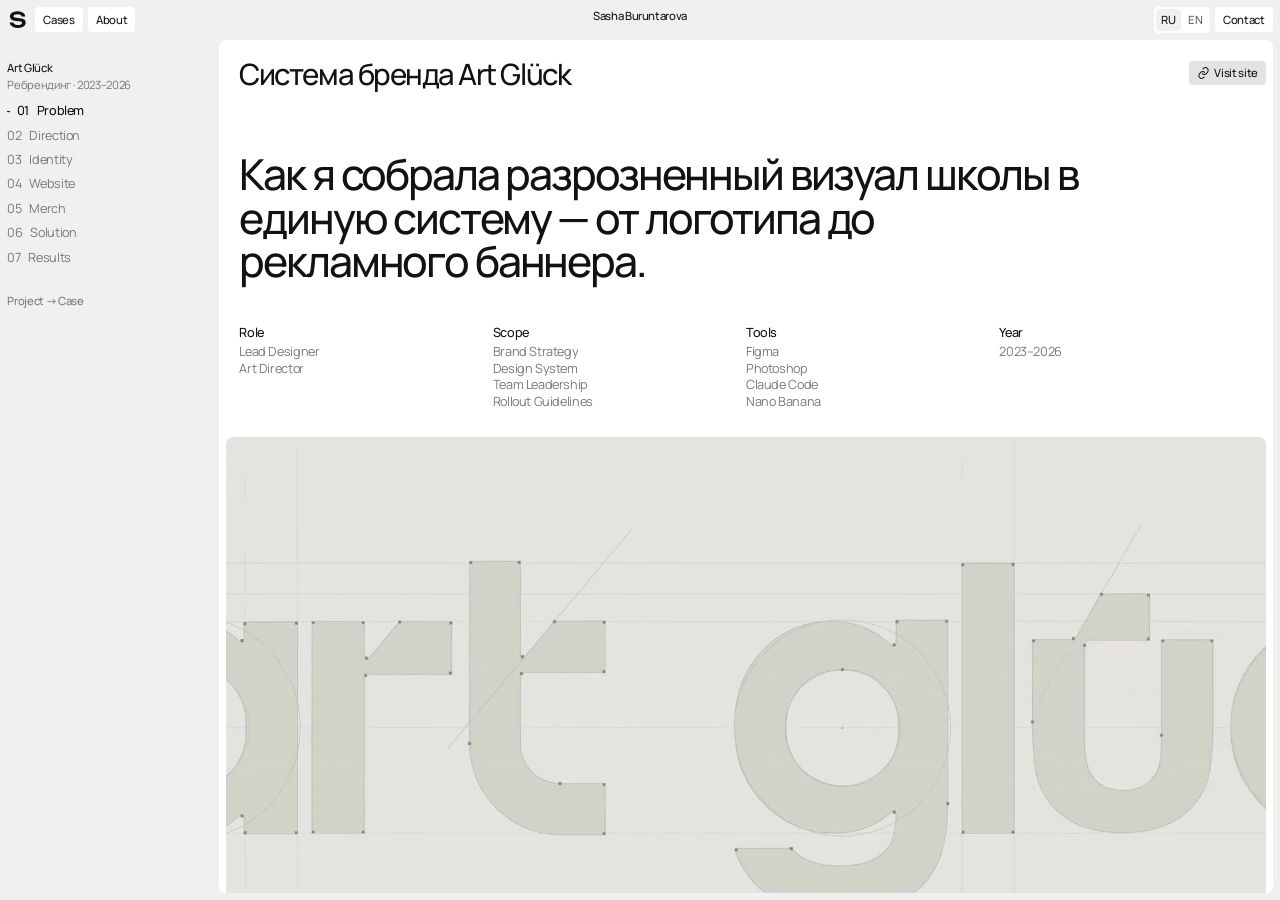
==== commit 2fd2cd5c: "S logo a bit larger (25u) Co-Authored-By: Claude Opus 5.5 <noreply@anthropic.com>" ====
--- a/cases/art-gluck/index.html
+++ b/cases/art-gluck/index.html
@@ -27,7 +27,7 @@
   <header class="header case-top">
     <div class="header__left">
       <a href="../../index.html" class="header__logo" aria-label="На главную">
-        <svg viewBox="-191 -175 1130 1130" width="100%" height="100%" aria-hidden="true"><path fill="#121212" d="M0 520H172Q178 558 205.5 586.5Q233 615 279.5 630.5Q326 646 387 646Q476 646 527.5 620.5Q579 595 579 549Q579 513 549.5 493.5Q520 474 440 465L289 448Q143 432 77.5 379.5Q12 327 12 233Q12 159 55.5 107Q99 55 178 27.5Q257 0 364 0Q468 0 549 30.5Q630 61 678 115.5Q726 170 730 243H558Q553 210 528.5 185.5Q504 161 461 147.5Q418 134 360 134Q279 134 231 158Q183 182 183 226Q183 260 211.5 278.5Q240 297 312 306L469 325Q573 336 634.5 360.5Q696 385 722.5 426Q749 467 749 530Q749 605 703.5 661.5Q658 718 576 749Q494 780 384 780Q272 780 187 747.5Q102 715 53 656.5Q4 598 0 520Z"/></svg>
+        <svg viewBox="-126 -110 1000 1000" width="100%" height="100%" aria-hidden="true"><path fill="#121212" d="M0 520H172Q178 558 205.5 586.5Q233 615 279.5 630.5Q326 646 387 646Q476 646 527.5 620.5Q579 595 579 549Q579 513 549.5 493.5Q520 474 440 465L289 448Q143 432 77.5 379.5Q12 327 12 233Q12 159 55.5 107Q99 55 178 27.5Q257 0 364 0Q468 0 549 30.5Q630 61 678 115.5Q726 170 730 243H558Q553 210 528.5 185.5Q504 161 461 147.5Q418 134 360 134Q279 134 231 158Q183 182 183 226Q183 260 211.5 278.5Q240 297 312 306L469 325Q573 336 634.5 360.5Q696 385 722.5 426Q749 467 749 530Q749 605 703.5 661.5Q658 718 576 749Q494 780 384 780Q272 780 187 747.5Q102 715 53 656.5Q4 598 0 520Z"/></svg>
       </a>
       <nav class="header__links" aria-label="Разделы">
         <a class="pill t-label" href="../../index.html#work">Cases</a>
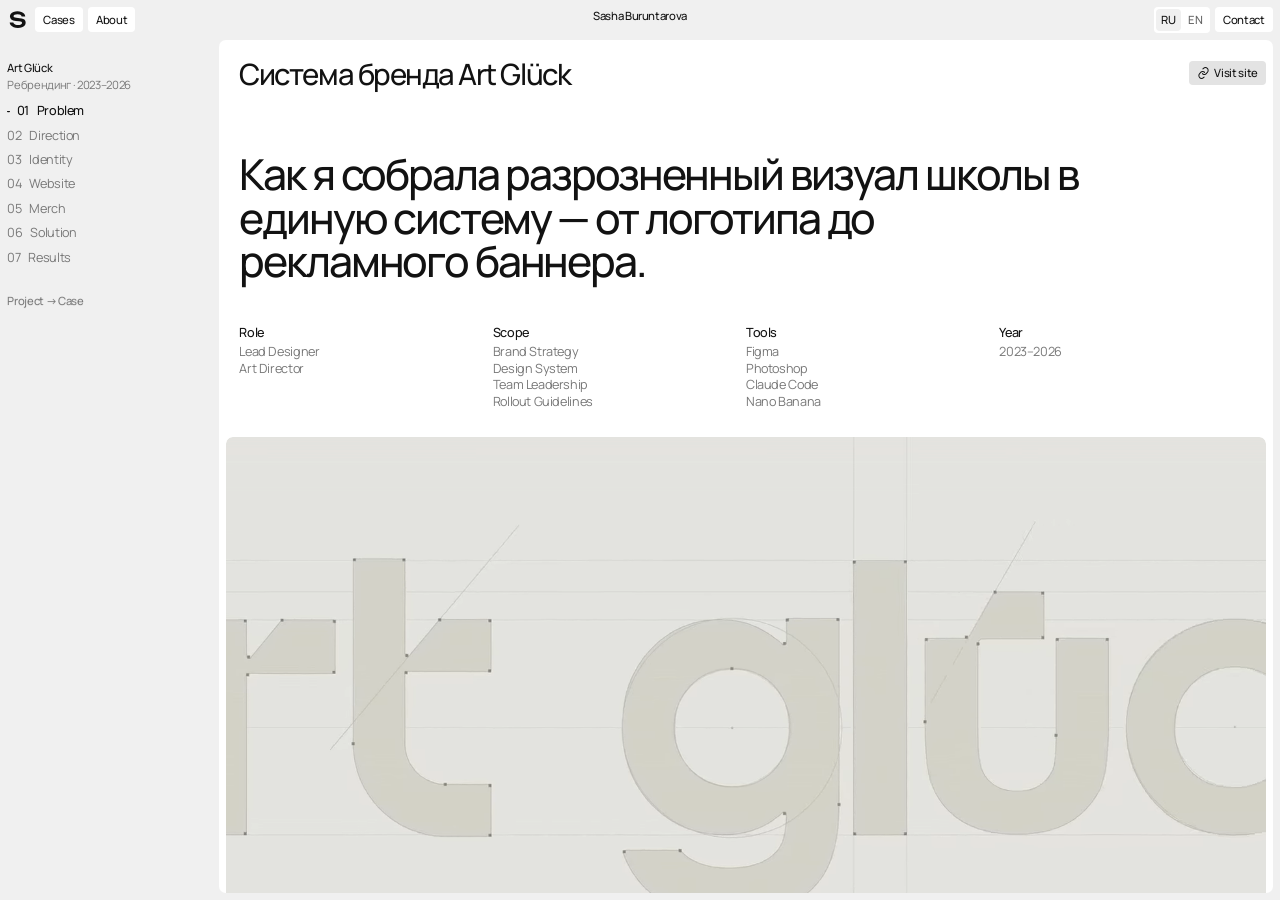
==== commit 17a96c47: "Clean public URLs: /en, folder addresses without index.html Co-Authored-By: Claude Opus 5.5 <noreply" ====
--- a/cases/art-gluck/index.html
+++ b/cases/art-gluck/index.html
@@ -26,19 +26,19 @@
 
   <header class="header case-top">
     <div class="header__left">
-      <a href="../../index.html" class="header__logo" aria-label="На главную">
+      <a href="../../" class="header__logo" aria-label="На главную">
         <svg viewBox="-126 -110 1000 1000" width="100%" height="100%" aria-hidden="true"><path fill="#121212" d="M0 520H172Q178 558 205.5 586.5Q233 615 279.5 630.5Q326 646 387 646Q476 646 527.5 620.5Q579 595 579 549Q579 513 549.5 493.5Q520 474 440 465L289 448Q143 432 77.5 379.5Q12 327 12 233Q12 159 55.5 107Q99 55 178 27.5Q257 0 364 0Q468 0 549 30.5Q630 61 678 115.5Q726 170 730 243H558Q553 210 528.5 185.5Q504 161 461 147.5Q418 134 360 134Q279 134 231 158Q183 182 183 226Q183 260 211.5 278.5Q240 297 312 306L469 325Q573 336 634.5 360.5Q696 385 722.5 426Q749 467 749 530Q749 605 703.5 661.5Q658 718 576 749Q494 780 384 780Q272 780 187 747.5Q102 715 53 656.5Q4 598 0 520Z"/></svg>
       </a>
       <nav class="header__links" aria-label="Разделы">
-        <a class="pill t-label" href="../../index.html#work">Cases</a>
-        <a class="pill t-label" href="../../index.html#about">About</a>
+        <a class="pill t-label" href="../../#work">Cases</a>
+        <a class="pill t-label" href="../../#about">About</a>
       </nav>
     </div>
     <p class="header__name t-label">Sasha Buruntarova</p>
     <div class="header__right">
       <div class="lang t-label" role="group" aria-label="Язык">
         <button class="lang__opt" type="button" aria-pressed="true">RU</button>
-        <button class="lang__opt" type="button" aria-pressed="false" data-href="en.html" lang="en">EN</button>
+        <button class="lang__opt" type="button" aria-pressed="false" en" lang="en">EN</button>
       </div>
       <a class="pill pill--contact t-label" href="mailto:sburuntarova@gmail.com">Contact</a>
       <a class="icon-btn" href="mailto:sburuntarova@gmail.com" aria-label="Написать на почту">
@@ -67,7 +67,7 @@
         </ol>
         </div>
       </div>
-      <a class="case-nav__link t-label" style="--i:9" href="../project-to-case/index.html">Project → Case</a>
+      <a class="case-nav__link t-label" style="--i:9" href="../project-to-case/">Project → Case</a>
     </aside>
 
     <main class="case-panel" tabindex="-1">
@@ -269,7 +269,7 @@
       </section>
 
       <!-- next case -->
-      <a class="case-sec case-next" href="../project-to-case/index.html" aria-label="Следующий кейс: Project → Case">
+      <a class="case-sec case-next" href="../project-to-case/" aria-label="Следующий кейс: Project → Case">
         <div class="case-sec__head">
           <p class="case-sec__label t-label-l">Следующий кейс</p>
           <div class="case-sec__text">
--- a/css/styles.css
+++ b/css/styles.css
@@ -55,8 +55,10 @@
     --section: 43;
     --display-s: 44;  --display-l: 44;   --display-t: -2.2;
     --hero-s: 32;     --hero-l: 32;      --hero-t: -1.6;
-    --h1-s: 29;       --h1-l: 29;        --h1-t: -1.45;
-    --h2-s: 29;       --h2-l: 29;        --h2-t: -1.45;
+    /* 2026-11-06 (her note): h1 and h2 were both 29 next to a 32 hero — the levels merged on phones. Now the desktop
+       steps (~1.25×): hero 32 → h1 26 → h2 22 */
+    --h1-s: 26;       --h1-l: 26.5;      --h1-t: -1.3;
+    --h2-s: 22;       --h2-l: 22.4;      --h2-t: -1.1;
     --name-s: 22;     --name-l: 23.1;    --name-t: -0.66;
     --card-title-s: 22; --card-title-l: 23.1; --card-title-t: -0.66;
     --job-title-s: 22;  --job-title-l: 23.1;  --job-title-t: -0.66;
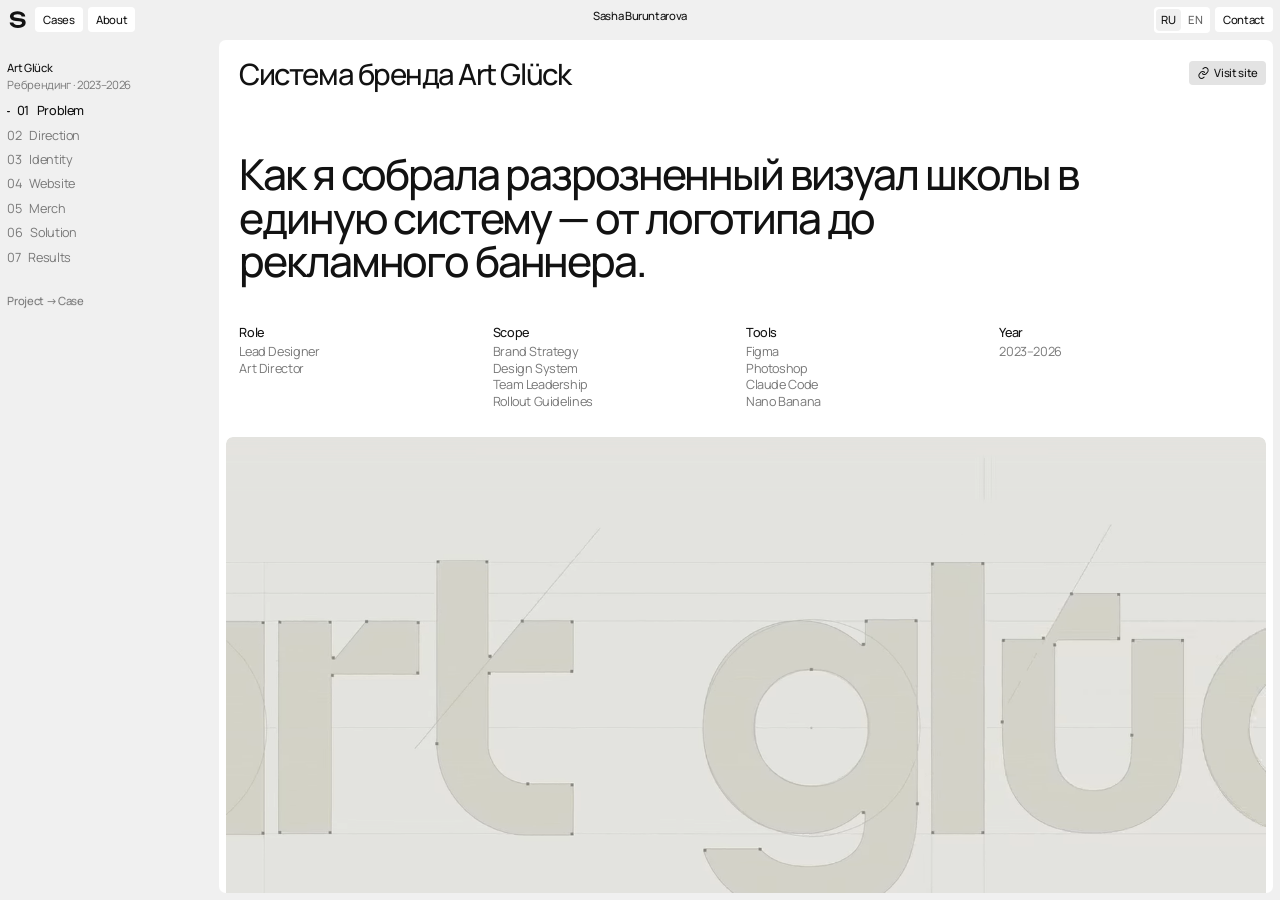
==== commit 577322b2: "Fix English links in the clean-URL rewrite Co-Authored-By: Claude Opus 5.5 <noreply@anthropic.com>" ====
--- a/cases/art-gluck/index.html
+++ b/cases/art-gluck/index.html
@@ -38,7 +38,7 @@
     <div class="header__right">
       <div class="lang t-label" role="group" aria-label="Язык">
         <button class="lang__opt" type="button" aria-pressed="true">RU</button>
-        <button class="lang__opt" type="button" aria-pressed="false" en" lang="en">EN</button>
+        <button class="lang__opt" type="button" aria-pressed="false" data-href="en" lang="en">EN</button>
       </div>
       <a class="pill pill--contact t-label" href="mailto:sburuntarova@gmail.com">Contact</a>
       <a class="icon-btn" href="mailto:sburuntarova@gmail.com" aria-label="Написать на почту">
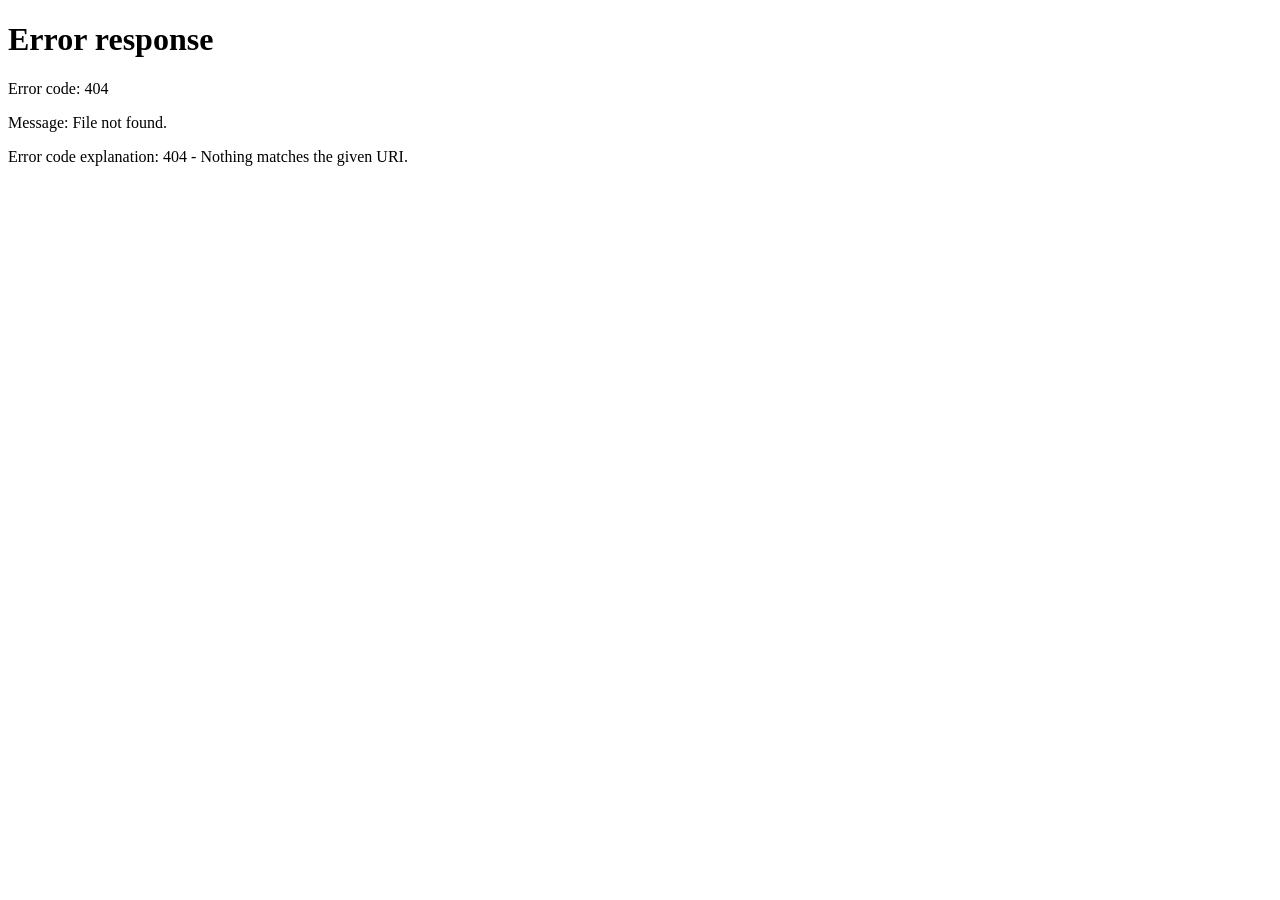
==== commit 1cd35378: "One public address per page: language remembered, address bar unchanged Co-Authored-By: Claude Opus " ====
--- a/cases/art-gluck/index.html
+++ b/cases/art-gluck/index.html
@@ -1,6 +1,7 @@
 <!doctype html>
 <html lang="ru">
 <head>
+<script>(function(){var P='/cases/art-gluck/',K='lang',S;try{S=localStorage}catch(e){}function g(){try{return S&&S.getItem(K)}catch(e){}}function w(v){try{S&&S.setItem(K,v)}catch(e){}}var L=g()||(/^(ru|be|uk|kk)/i.test(navigator.language||'')?'ru':'en');if(L==='en'){location.replace(P+'en'+location.search+location.hash);return}document.addEventListener('click',function(e){var b=e.target.closest&&e.target.closest('.lang__opt[data-href]');if(b)w(b.dataset.href==='en'?'en':'ru')},true)})();</script>
 <meta charset="utf-8">
 <meta name="viewport" content="width=device-width, initial-scale=1, viewport-fit=cover">
 <title>Система бренда Art Glück — Саша Бурунтарова</title>
